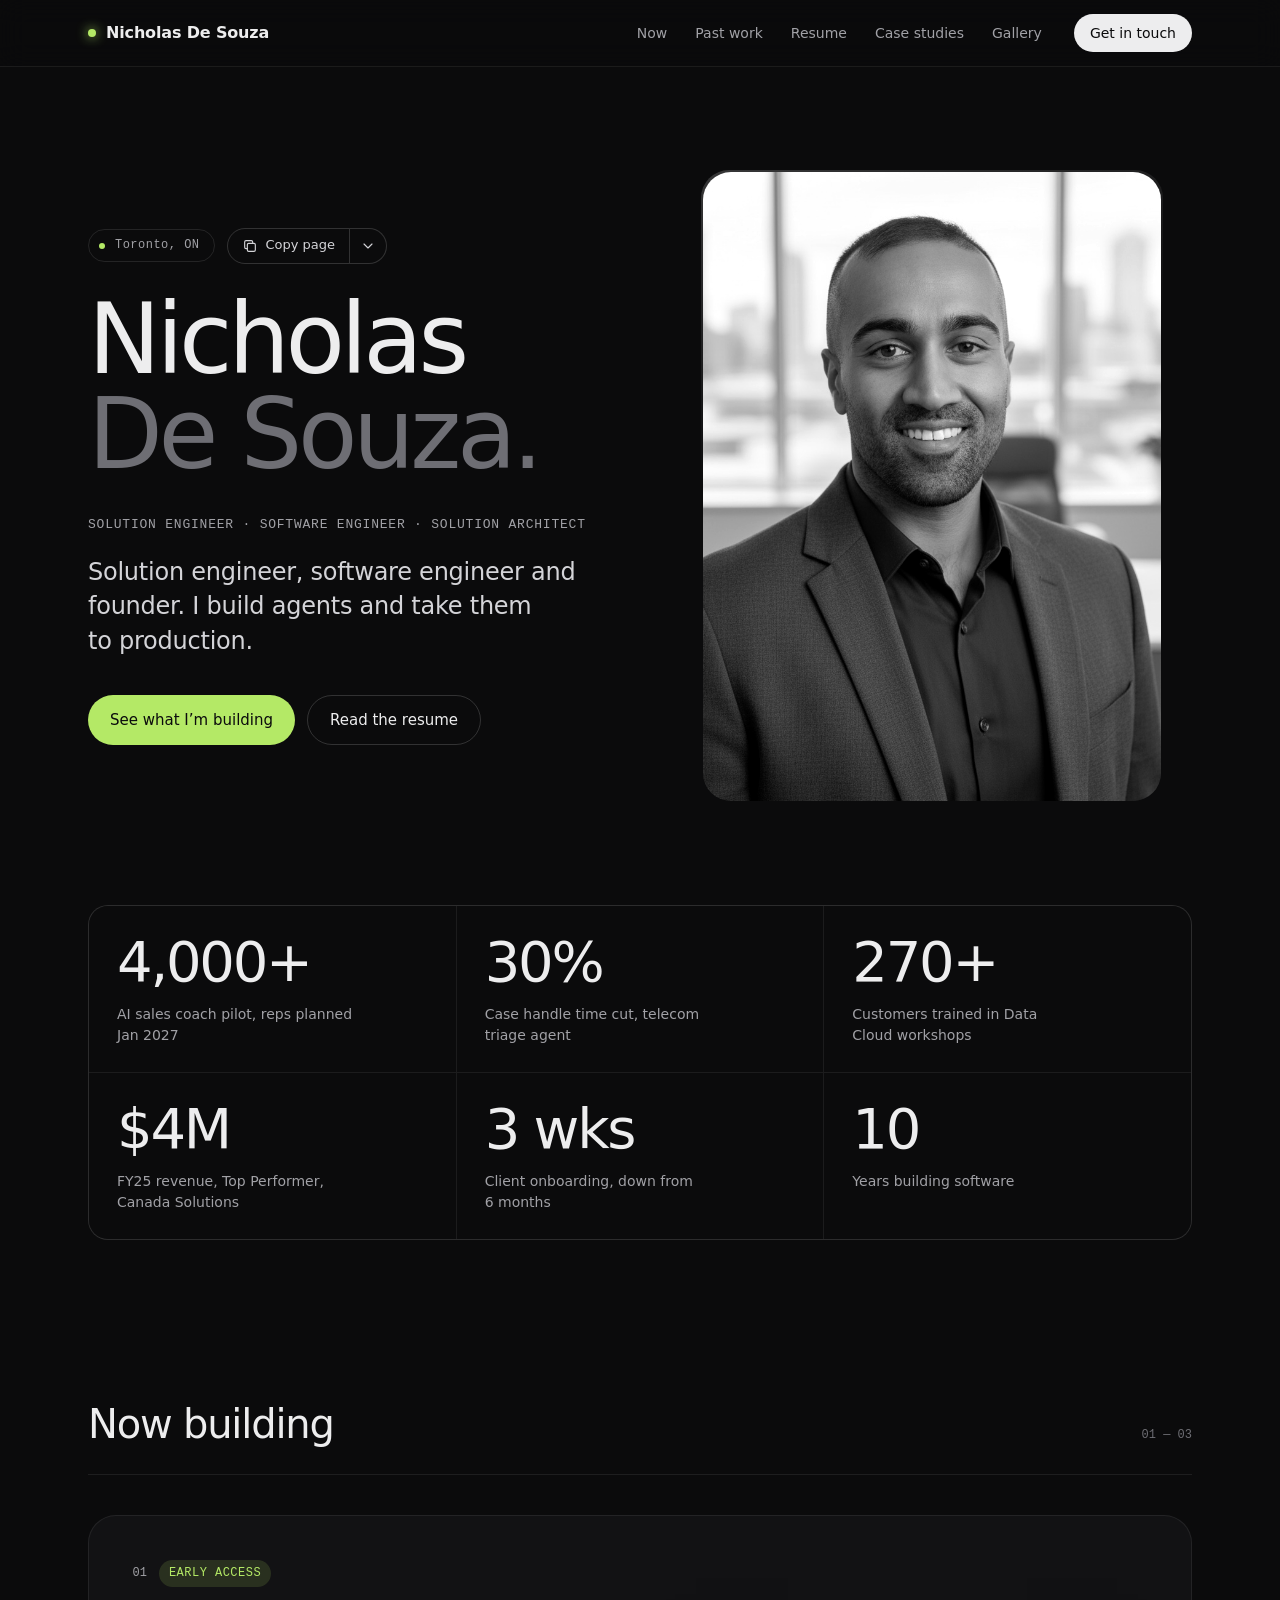
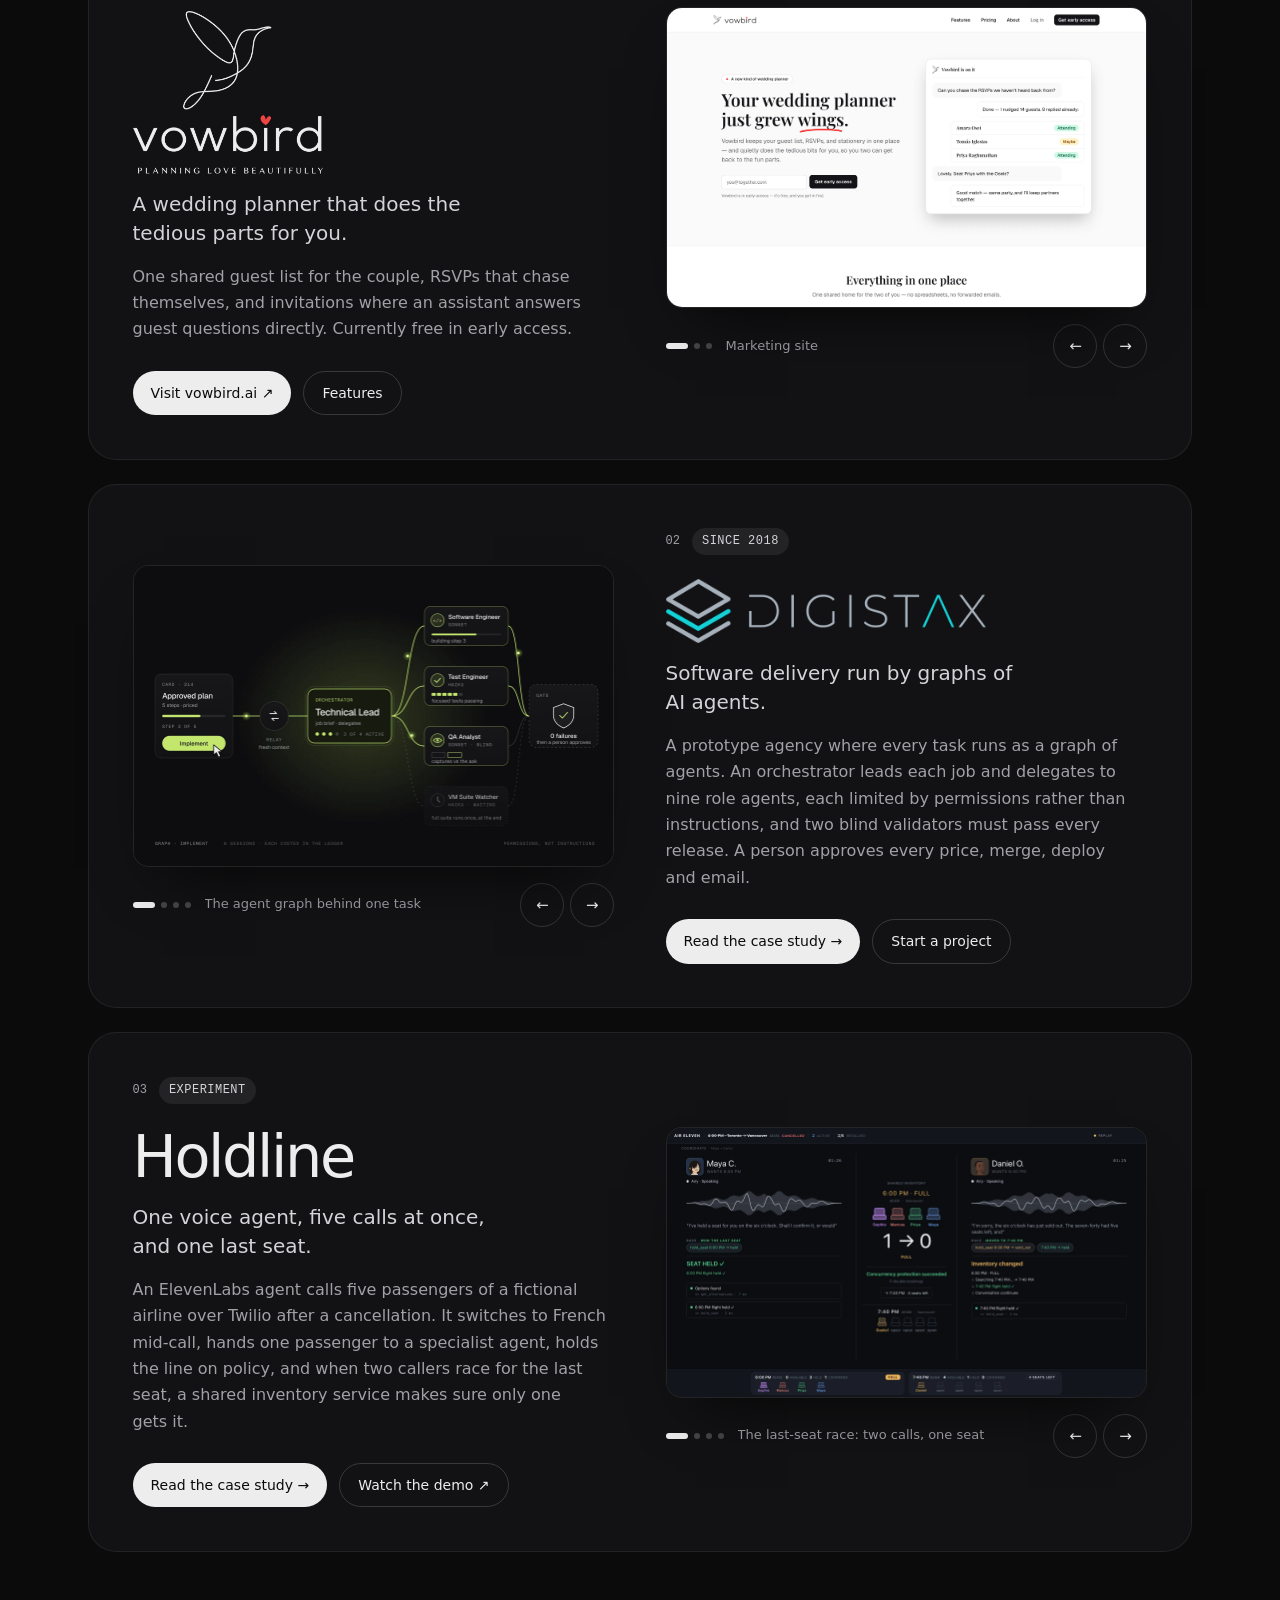
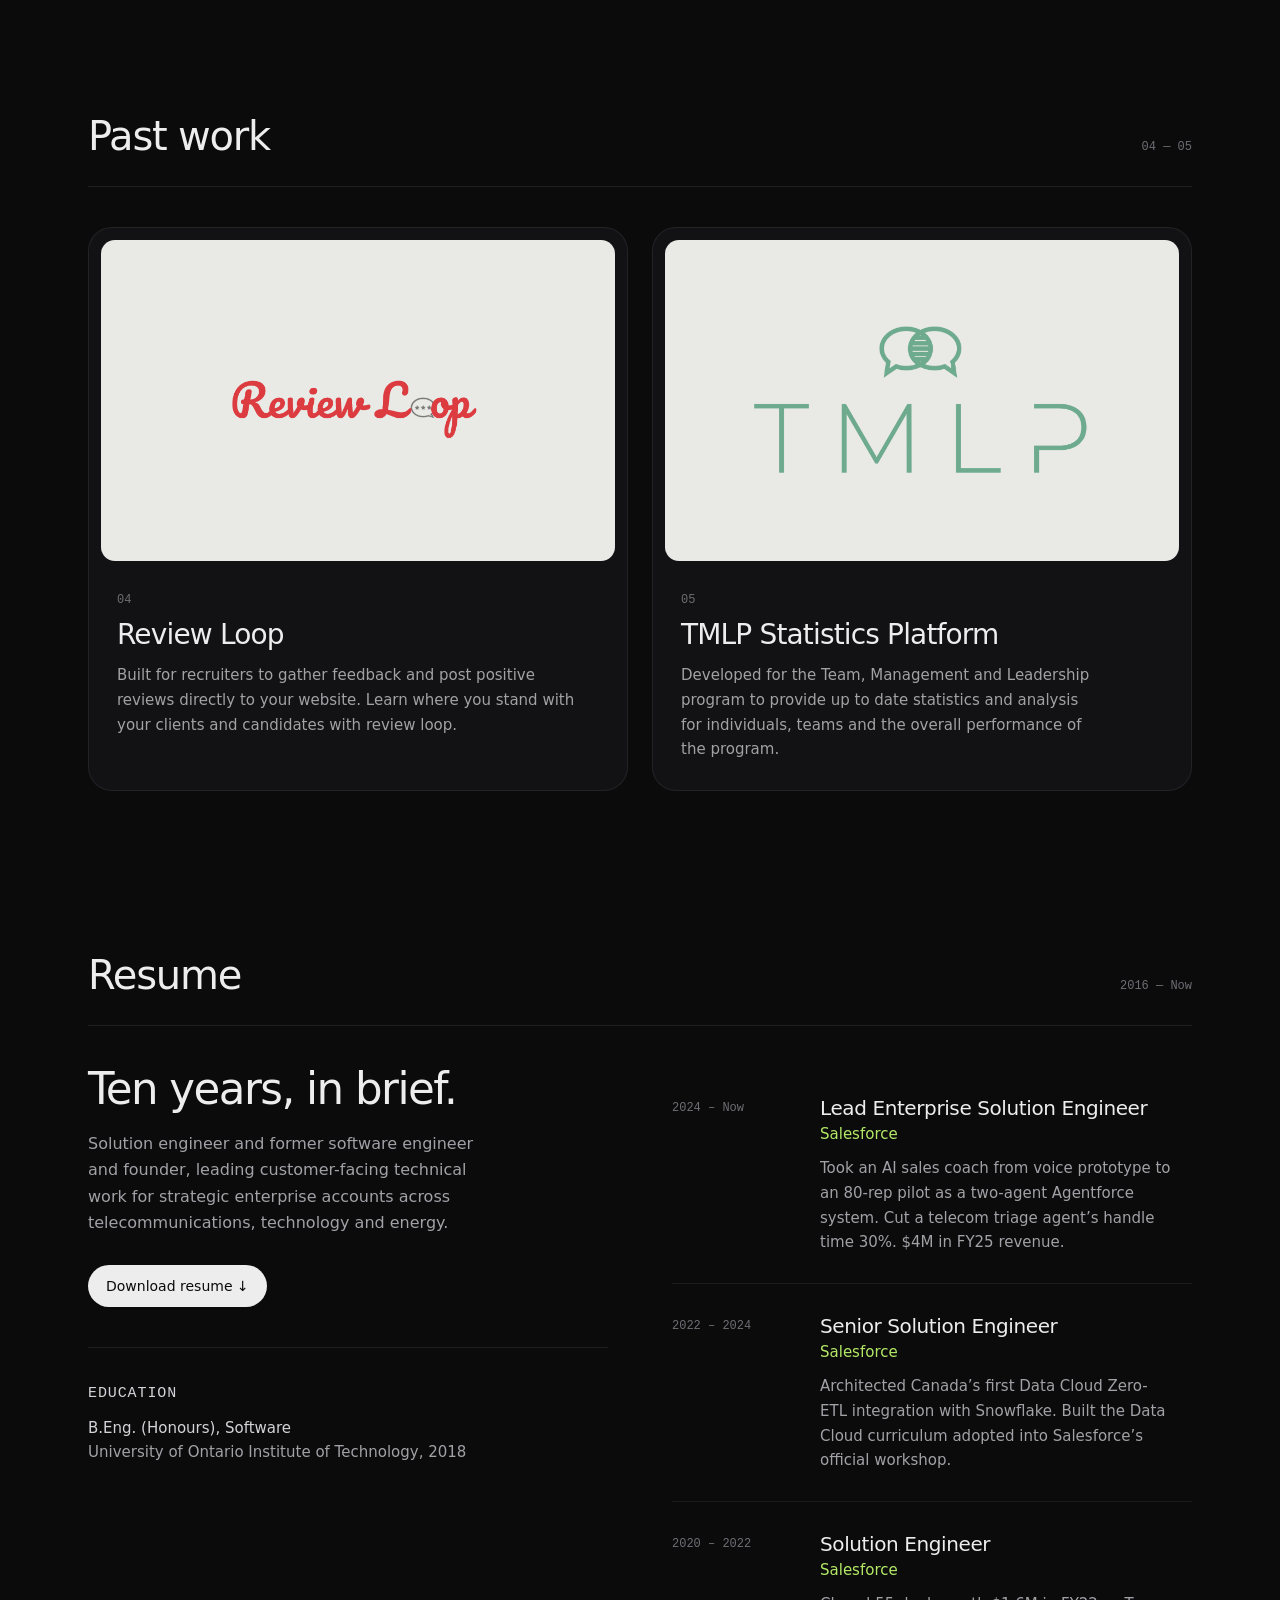
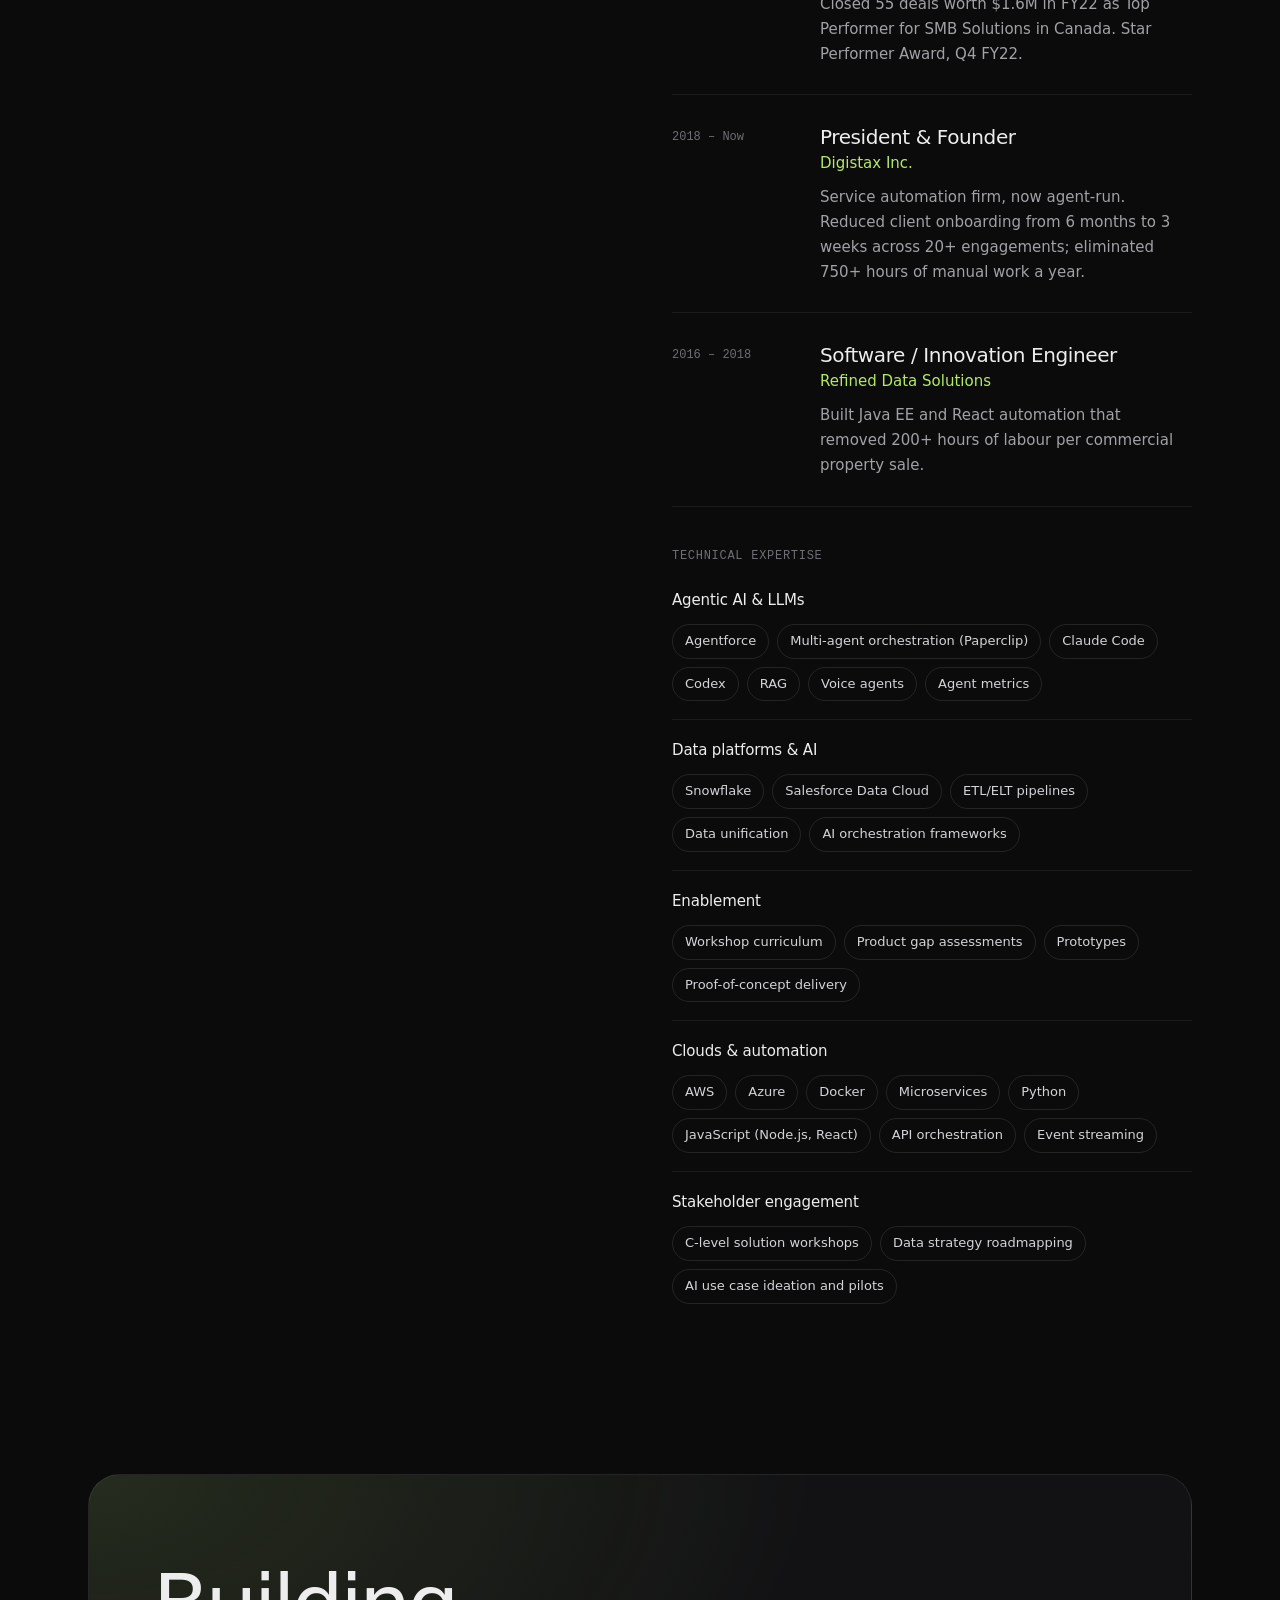
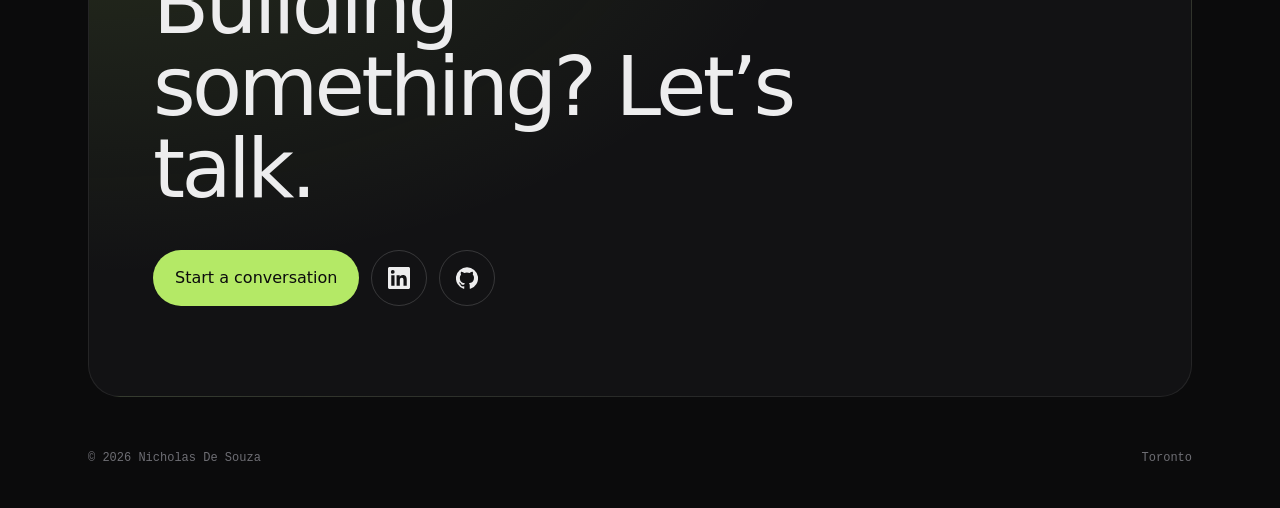
==== site/index.html @ 51d9b43d "Home: move Holdline into Now building as entry 03, after Digistax Drops the separate Experiments sec" ====
<!DOCTYPE html>
<html lang="en">
<head>
<meta charset="utf-8">
<meta name="viewport" content="width=device-width, initial-scale=1">
<meta http-equiv="Content-Security-Policy" content="default-src 'self'; script-src 'self'; style-src 'self' https://fonts.googleapis.com; font-src https://fonts.gstatic.com; img-src 'self' data:; connect-src 'self' https://formspree.io; form-action 'self' https://formspree.io; base-uri 'self'; object-src 'none'; upgrade-insecure-requests">
<meta name="referrer" content="strict-origin-when-cross-origin">
<title>Nicholas De Souza — Solution Engineer</title>
<meta name="description" content="Nicholas De Souza: Toronto solution engineer at Salesforce who builds AI agents and takes them to production. Founder of Digistax and Vowbird.ai.">
<meta name="theme-color" content="#0b0b0c">
<meta property="og:type" content="website">
<meta property="og:title" content="Nicholas De Souza">
<meta property="og:description" content="Solution engineer, software engineer and founder. I build agents and take them to production.">
<link rel="canonical" href="https://nicholasdesouza.com/">
<meta property="og:url" content="https://nicholasdesouza.com/">
<meta property="og:site_name" content="Nicholas De Souza">
<meta property="og:image" content="https://nicholasdesouza.com/assets/og/home.jpg">
<meta property="og:image:width" content="1200">
<meta property="og:image:height" content="630">
<meta name="twitter:card" content="summary_large_image">
<script type="application/ld+json">
{
  "@context": "https://schema.org",
  "@type": "Person",
  "@id": "https://nicholasdesouza.com/#person",
  "name": "Nicholas De Souza",
  "url": "https://nicholasdesouza.com/",
  "image": "https://nicholasdesouza.com/assets/portrait.jpeg",
  "jobTitle": "Lead Enterprise Solution Engineer",
  "description": "Toronto solution engineer at Salesforce who builds AI agents and takes them to production. Founder of Digistax and Vowbird.ai.",
  "worksFor": {
    "@type": "Organization",
    "name": "Salesforce"
  },
  "founder": [
    {
      "@type": "Organization",
      "name": "Digistax Inc."
    },
    {
      "@type": "Organization",
      "name": "Vowbird.ai",
      "url": "https://vowbird.ai"
    }
  ],
  "alumniOf": {
    "@type": "CollegeOrUniversity",
    "name": "University of Ontario Institute of Technology"
  },
  "address": {
    "@type": "PostalAddress",
    "addressLocality": "Toronto",
    "addressRegion": "ON",
    "addressCountry": "CA"
  },
  "knowsAbout": [
    "Agentforce",
    "Multi-agent systems",
    "LLM agents",
    "Salesforce Data Cloud",
    "Snowflake",
    "Solution engineering"
  ],
  "sameAs": [
    "https://www.linkedin.com/in/ncdesouza",
    "https://github.com/zeroamplitude"
  ]
}
</script>
<script type="application/ld+json">
{
  "@context": "https://schema.org",
  "@type": "WebSite",
  "@id": "https://nicholasdesouza.com/#website",
  "name": "Nicholas De Souza",
  "url": "https://nicholasdesouza.com/",
  "publisher": { "@id": "https://nicholasdesouza.com/#person" }
}
</script>
<link rel="icon" href="favicon.ico" sizes="32x32">
<link rel="icon" href="favicon.svg" type="image/svg+xml">
<link rel="apple-touch-icon" href="apple-touch-icon.png">
<link rel="preconnect" href="https://fonts.googleapis.com">
<link rel="preconnect" href="https://fonts.gstatic.com" crossorigin>
<link rel="stylesheet" href="https://fonts.googleapis.com/css2?family=Geist:wght@300..700&family=Geist+Mono:wght@400;500&display=swap">
<link rel="stylesheet" href="styles.css?v=dev">
<script src="main.js?v=dev" defer></script>
</head>
<body>
<nav class="nav">
  <div class="nav-inner">
    <a class="brand" href="#top"><span class="brand-dot"></span>Nicholas De Souza</a>
    <div class="nav-links">
      <a href="#now">Now</a>
      <a href="#past">Past work</a>
      <a href="#resume">Resume</a>
      <a href="case-studies.html">Case studies</a>
      <a href="gallery.html">Gallery</a>
    </div>
    <button type="button" class="btn btn-sm btn-light" data-open-form>Get in touch</button>
    <button type="button" class="menu-btn" aria-expanded="false" aria-controls="nav-menu">Menu</button>
  </div>
  <div class="nav-menu" id="nav-menu" hidden>
    <a href="#now">Now</a>
    <a href="#past">Past work</a>
    <a href="#resume">Resume</a>
    <a href="case-studies.html">Case studies</a>
    <a href="gallery.html">Gallery</a>
    <button type="button" class="btn btn-lime" data-open-form>Get in touch</button>
  </div>
</nav>

<main id="top" class="wrap">

  <section class="hero">
    <div>
      <div class="hero-meta">
        <div class="location mono"><span></span>Toronto, ON</div>
        <div class="copy-page" data-copy-page></div>
      </div>
      <h1>Nicholas<br><span>De Souza.</span></h1>
      <p class="hero-titles mono">Solution Engineer · Software Engineer · Solution Architect</p>
      <p class="hero-lede">Solution engineer, software engineer and founder. I build agents and take them to production.</p>
      <div class="btn-row">
        <a class="btn btn-md btn-lime" href="#now">See what I’m building</a>
        <a class="btn btn-md btn-outline" href="#resume">Read the resume</a>
      </div>
    </div>
    <figure class="portrait">
      <div class="portrait-frame">
        <img src="assets/portrait.jpeg" alt="Nicholas De Souza" width="745" height="1024">
      </div>
    </figure>
  </section>

  <section aria-label="Career highlights" class="section">
    <div class="stats stats-hover">
      <div class="stat"><div class="stat-num">4,000+</div><p>AI sales coach pilot, reps planned Jan 2027</p></div>
      <div class="stat"><div class="stat-num">30%</div><p>Case handle time cut, telecom triage agent</p></div>
      <div class="stat"><div class="stat-num">270+</div><p>Customers trained in Data Cloud workshops</p></div>
      <div class="stat"><div class="stat-num">$4M</div><p>FY25 revenue, Top Performer, Canada Solutions</p></div>
      <div class="stat"><div class="stat-num">3 wks</div><p>Client onboarding, down from 6 months</p></div>
      <div class="stat"><div class="stat-num">10</div><p>Years building software</p></div>
    </div>
  </section>

  <section id="now" class="section">
    <div class="sec-head">
      <h2>Now building</h2>
      <span class="mono">01 — 03</span>
    </div>

    <article class="card">
      <div>
        <div class="eyebrow mono"><span>01</span><span class="pill pill-lime">Early access</span></div>
        <h3 class="card-logo-heading"><img class="card-logo card-logo-vowbird" src="assets/logos/vowbird.png" alt="Vowbird.ai" width="720" height="616"></h3>
        <p class="card-lede">A wedding planner that does the tedious parts for you.</p>
        <p class="card-body">One shared guest list for the couple, RSVPs that chase themselves, and invitations where an assistant answers guest questions directly. Currently free in early access.</p>
        <div class="btn-row">
          <a class="btn btn-light" href="https://vowbird.ai" target="_blank" rel="noopener">Visit vowbird.ai ↗</a>
          <a class="btn btn-outline" href="https://vowbird.ai/features" target="_blank" rel="noopener">Features</a>
        </div>
      </div>
      <figure class="carousel" data-carousel aria-roledescription="carousel" aria-label="Vowbird.ai screenshots">
        <div class="shot">
          <div class="carousel-track">
            <img src="assets/vowbird/home.webp" alt="Marketing site">
            <img src="assets/vowbird/dashboard.webp" alt="Couple’s dashboard" loading="lazy">
            <img src="assets/vowbird/invitation.webp" alt="The invitation, as a guest sees it" loading="lazy">
          </div>
        </div>
        <figcaption class="carousel-bar">
          <div class="carousel-info">
            <div class="carousel-dots"></div>
            <span class="carousel-caption" aria-live="polite"></span>
          </div>
          <div class="carousel-nav">
            <button type="button" class="icon-btn" data-prev aria-label="Previous image">←</button>
            <button type="button" class="icon-btn" data-next aria-label="Next image">→</button>
          </div>
        </figcaption>
      </figure>
    </article>

    <article class="card card-flip">
      <div>
        <div class="eyebrow mono"><span>02</span><span class="pill">Since 2018</span></div>
        <h3 class="card-logo-heading"><img class="card-logo card-logo-digistax" src="assets/logos/digistax.png" alt="Digistax" width="746" height="148"></h3>
        <p class="card-lede">Software delivery run by graphs of AI agents.</p>
        <p class="card-body">A prototype agency where every task runs as a graph of agents. An orchestrator leads each job and delegates to nine role agents, each limited by permissions rather than instructions, and two blind validators must pass every release. A person approves every price, merge, deploy and email.</p>
        <div class="btn-row">
          <a class="btn btn-light" href="case-study.html">Read the case study →</a>
          <a class="btn btn-outline" href="#contact">Start a project</a>
        </div>
      </div>
      <figure class="carousel" data-carousel aria-roledescription="carousel" aria-label="Digistax screenshots">
        <div class="shot">
          <div class="carousel-track">
            <img src="assets/digistax/agent-graph.webp" alt="The agent graph behind one task" loading="lazy">
            <img src="assets/digistax/floor.webp" alt="Agents floor: where every agent is right now" loading="lazy">
            <img src="assets/digistax/work-release.webp" alt="Work, grouped by release" loading="lazy">
            <img src="assets/digistax/tasks.webp" alt="Tasks, from new to released" loading="lazy">
          </div>
        </div>
        <figcaption class="carousel-bar">
          <div class="carousel-info">
            <div class="carousel-dots"></div>
            <span class="carousel-caption" aria-live="polite"></span>
          </div>
          <div class="carousel-nav">
            <button type="button" class="icon-btn" data-prev aria-label="Previous image">←</button>
            <button type="button" class="icon-btn" data-next aria-label="Next image">→</button>
          </div>
        </figcaption>
      </figure>
    </article>

    <article class="card">
      <div>
        <div class="eyebrow mono"><span>03</span><span class="pill">Experiment</span></div>
        <h3>Holdline</h3>
        <p class="card-lede">One voice agent, five calls at once, and one last seat.</p>
        <p class="card-body">An ElevenLabs agent calls five passengers of a fictional airline over Twilio after a cancellation. It switches to French mid-call, hands one passenger to a specialist agent, holds the line on policy, and when two callers race for the last seat, a shared inventory service makes sure only one gets it.</p>
        <div class="btn-row">
          <a class="btn btn-light" href="holdline.html">Read the case study →</a>
          <a class="btn btn-outline" href="https://www.loom.com/share/b652ece7f2434416b4665fcfdf4347d7" target="_blank" rel="noopener">Watch the demo ↗</a>
        </div>
      </div>
      <figure class="carousel" data-carousel aria-roledescription="carousel" aria-label="Holdline screenshots">
        <div class="shot shot-169">
          <div class="carousel-track">
            <img src="assets/holdline/race.webp" alt="The last-seat race: two calls, one seat" loading="lazy">
            <img src="assets/holdline/outreach.webp" alt="One cancellation, five outbound calls" loading="lazy">
            <img src="assets/holdline/priya-handoff.webp" alt="Handoff to the Accessibility Agent" loading="lazy">
            <img src="assets/holdline/results.webp" alt="Five calls, five outcomes" loading="lazy">
          </div>
        </div>
        <figcaption class="carousel-bar">
          <div class="carousel-info">
            <div class="carousel-dots"></div>
            <span class="carousel-caption" aria-live="polite"></span>
          </div>
          <div class="carousel-nav">
            <button type="button" class="icon-btn" data-prev aria-label="Previous image">←</button>
            <button type="button" class="icon-btn" data-next aria-label="Next image">→</button>
          </div>
        </figcaption>
      </figure>
    </article>
  </section>

  <section id="past" class="section">
    <div class="sec-head">
      <h2>Past work</h2>
      <span class="mono">04 — 05</span>
    </div>
    <div class="past-grid">
      <article class="past">
        <div class="past-logo"><img src="assets/past/reviewloop-logo.png" alt="Review Loop logo" loading="lazy"></div>
        <div class="past-text">
          <span class="mono">04</span>
          <h3>Review Loop</h3>
          <p>Built for recruiters to gather feedback and post positive reviews directly to your website. Learn where you stand with your clients and candidates with review loop.</p>
        </div>
      </article>
      <article class="past">
        <div class="past-logo"><img src="assets/past/tmlp-logo.png" alt="TMLP Statistics Platform logo" loading="lazy"></div>
        <div class="past-text">
          <span class="mono">05</span>
          <h3>TMLP Statistics Platform</h3>
          <p>Developed for the Team, Management and Leadership program to provide up to date statistics and analysis for individuals, teams and the overall performance of the program.</p>
        </div>
      </article>
    </div>
  </section>

  <section id="resume" class="section">
    <div class="sec-head">
      <h2>Resume</h2>
      <span class="mono">2016 — Now</span>
    </div>
    <div class="resume">
      <div class="resume-aside">
        <h3>Ten years, in brief.</h3>
        <p>Solution engineer and former software engineer and founder, leading customer-facing technical work for strategic enterprise accounts across telecommunications, technology and energy.</p>
        <a class="btn btn-light" href="assets/Nicholas-De-Souza-Resume.pdf" rel="nofollow" download="Nicholas De Souza - Resume.pdf">Download resume ↓</a>
        <div class="education">
          <div class="mono caps">Education</div>
          <div>B.Eng. (Honours), Software<br><span>University of Ontario Institute of Technology, 2018</span></div>
        </div>
      </div>
      <div>
        <div class="role">
          <span class="mono">2024 – Now</span>
          <div>
            <div class="role-title">Lead Enterprise Solution Engineer</div>
            <div class="role-org">Salesforce</div>
            <p>Took an AI sales coach from voice prototype to an 80-rep pilot as a two-agent Agentforce system. Cut a telecom triage agent’s handle time 30%. $4M in FY25 revenue.</p>
          </div>
        </div>
        <div class="role">
          <span class="mono">2022 – 2024</span>
          <div>
            <div class="role-title">Senior Solution Engineer</div>
            <div class="role-org">Salesforce</div>
            <p>Architected Canada’s first Data Cloud Zero-ETL integration with Snowflake. Built the Data Cloud curriculum adopted into Salesforce’s official workshop.</p>
          </div>
        </div>
        <div class="role">
          <span class="mono">2020 – 2022</span>
          <div>
            <div class="role-title">Solution Engineer</div>
            <div class="role-org">Salesforce</div>
            <p>Closed 55 deals worth $1.6M in FY22 as Top Performer for SMB Solutions in Canada. Star Performer Award, Q4 FY22.</p>
          </div>
        </div>
        <div class="role">
          <span class="mono">2018 – Now</span>
          <div>
            <div class="role-title">President &amp; Founder</div>
            <div class="role-org">Digistax Inc.</div>
            <p>Service automation firm, now agent-run. Reduced client onboarding from 6 months to 3 weeks across 20+ engagements; eliminated 750+ hours of manual work a year.</p>
          </div>
        </div>
        <div class="role">
          <span class="mono">2016 – 2018</span>
          <div>
            <div class="role-title">Software / Innovation Engineer</div>
            <div class="role-org">Refined Data Solutions</div>
            <p>Built Java EE and React automation that removed 200+ hours of labour per commercial property sale.</p>
          </div>
        </div>
        <div class="expertise">
          <h4 class="mono caps">Technical expertise</h4>
          <div class="expertise-group">
            <div class="expertise-label">Agentic AI &amp; LLMs</div>
            <div class="skills"><span>Agentforce</span><span>Multi-agent orchestration (Paperclip)</span><span>Claude Code</span><span>Codex</span><span>RAG</span><span>Voice agents</span><span>Agent metrics</span></div>
          </div>
          <div class="expertise-group">
            <div class="expertise-label">Data platforms &amp; AI</div>
            <div class="skills"><span>Snowflake</span><span>Salesforce Data Cloud</span><span>ETL/ELT pipelines</span><span>Data unification</span><span>AI orchestration frameworks</span></div>
          </div>
          <div class="expertise-group">
            <div class="expertise-label">Enablement</div>
            <div class="skills"><span>Workshop curriculum</span><span>Product gap assessments</span><span>Prototypes</span><span>Proof-of-concept delivery</span></div>
          </div>
          <div class="expertise-group">
            <div class="expertise-label">Clouds &amp; automation</div>
            <div class="skills"><span>AWS</span><span>Azure</span><span>Docker</span><span>Microservices</span><span>Python</span><span>JavaScript (Node.js, React)</span><span>API orchestration</span><span>Event streaming</span></div>
          </div>
          <div class="expertise-group">
            <div class="expertise-label">Stakeholder engagement</div>
            <div class="skills"><span>C-level solution workshops</span><span>Data strategy roadmapping</span><span>AI use case ideation and pilots</span></div>
          </div>
        </div>
      </div>
    </div>
  </section>

  <section id="contact" class="contact">
    <h2>Building something? Let’s talk.</h2>
    <div class="btn-row">
      <button type="button" class="btn btn-lg btn-lime" data-open-form>Start a conversation</button>
      <div class="btn-row">
        <a class="btn btn-outline btn-icon" href="https://linkedin.com/in/ncdesouza" target="_blank" rel="noopener me" aria-label="LinkedIn (opens in a new tab)" title="LinkedIn">
          <svg viewBox="0 0 24 24" aria-hidden="true"><path d="M20.45 20.45h-3.56v-5.57c0-1.33-.02-3.04-1.85-3.04-1.85 0-2.14 1.45-2.14 2.94v5.67H9.35V9h3.41v1.56h.05c.48-.9 1.64-1.85 3.37-1.85 3.6 0 4.27 2.37 4.27 5.46v6.28zM5.34 7.43a2.07 2.07 0 1 1 0-4.13 2.07 2.07 0 0 1 0 4.13zM7.12 20.45H3.56V9h3.56v11.45zM22.22 0H1.77C.79 0 0 .77 0 1.73v20.54C0 23.23.79 24 1.77 24h20.45c.98 0 1.78-.77 1.78-1.73V1.73C24 .77 23.2 0 22.22 0z"/></svg>
        </a>
        <a class="btn btn-outline btn-icon" href="https://github.com/zeroamplitude" target="_blank" rel="noopener me" aria-label="GitHub (opens in a new tab)" title="GitHub">
          <svg viewBox="0 0 24 24" aria-hidden="true"><path d="M12 .3a12 12 0 0 0-3.8 23.4c.6.1.8-.3.8-.6v-2c-3.3.7-4-1.6-4-1.6-.6-1.4-1.4-1.8-1.4-1.8-1-.7.1-.7.1-.7 1.2.1 1.8 1.2 1.8 1.2 1 1.8 2.8 1.3 3.5 1 .1-.8.4-1.3.7-1.6-2.7-.3-5.5-1.3-5.5-6 0-1.2.5-2.3 1.3-3.1-.2-.4-.6-1.6 0-3.2 0 0 1-.3 3.4 1.2a11.5 11.5 0 0 1 6 0c2.3-1.5 3.3-1.2 3.3-1.2.6 1.6.2 2.8.1 3.2.8.8 1.3 1.9 1.3 3.2 0 4.6-2.8 5.6-5.5 5.9.5.4.9 1.1.9 2.2v3.3c0 .3.2.7.8.6A12 12 0 0 0 12 .3"/></svg>
        </a>
      </div>
    </div>
  </section>

  <footer class="footer mono">
    <span>© 2026 Nicholas De Souza</span><span>Toronto</span>
  </footer>
</main>
</body>
</html>
---- site/styles.css ----
:root {
  --bg: #0b0b0c;
  --panel: #121214;
  --panel-hover: #111113;
  --fg: #ededee;
  --soft: #d4d4d8;
  --muted: #a1a1a6;
  --dim: #6e6e74;
  --lime: oklch(0.87 0.17 128);
  --line: rgba(255, 255, 255, .07);
  --line-2: rgba(255, 255, 255, .08);
  --edge: rgba(255, 255, 255, .16);
  --pad-x: clamp(20px, 4vw, 48px);
  --section-gap: clamp(96px, 12vw, 152px);
  color-scheme: dark;
}

/* The case study uses brighter greys for legibility. */
.page-case {
  --muted: #bdbdc2;
  --dim: #9c9ca2;
}

*, *::before, *::after { box-sizing: border-box; }
html { scroll-behavior: smooth; }
body {
  margin: 0;
  min-height: 100vh;
  background: var(--bg);
  color: var(--fg);
  font-family: 'Geist', system-ui, sans-serif;
  font-size: 16px;
  line-height: 1.6;
  text-wrap: pretty;
  -webkit-font-smoothing: antialiased;
}
a { color: var(--fg); text-decoration: none; }
a:hover { color: var(--lime); }
::selection { background: var(--lime); color: var(--bg); }
img { display: block; }
h1, h2, h3 { font-weight: 500; margin: 0; }
p { margin: 0; }
figure { margin: 0; }
button { font-family: inherit; }
:focus-visible { outline: 2px solid var(--lime); outline-offset: 2px; }

.mono { font-family: 'Geist Mono', monospace; font-size: 12px; }
.wrap { max-width: 1200px; margin: 0 auto; padding: 0 var(--pad-x); }
.section { padding: 0 0 var(--section-gap); scroll-margin-top: 80px; }
/* The brand link jumps to <main id="top">, which starts below the sticky nav; the
   margin makes that jump scroll to the very top so the nav doesn't cover the hero. */
#top { scroll-margin-top: 200px; }

/* ---------- Nav ---------- */
.nav {
  position: sticky; top: 0; z-index: 10;
  backdrop-filter: blur(14px); -webkit-backdrop-filter: blur(14px);
  background: rgba(11, 11, 12, .72);
  border-bottom: 1px solid var(--line);
}
.nav-inner {
  max-width: 1200px; margin: 0 auto; padding: 14px var(--pad-x);
  display: flex; align-items: center; flex-wrap: wrap;
  gap: clamp(16px, 3vw, 32px);
}
.brand {
  font-weight: 600; letter-spacing: -0.01em;
  display: flex; align-items: center; gap: 10px; margin-right: auto;
}
.brand-dot {
  width: 8px; height: 8px; border-radius: 50%;
  background: var(--lime); box-shadow: 0 0 12px var(--lime);
}
.nav-links { display: flex; flex-wrap: wrap; gap: clamp(14px, 2.4vw, 28px); font-size: 14px; }
.nav-links a { color: var(--muted); }
.nav-links a:hover, .nav-links a[aria-current] { color: var(--fg); }
.menu-btn {
  display: none; font-family: inherit; font-size: 14px; font-weight: 500;
  height: 44px; padding: 0 18px; border-radius: 999px;
  border: 1px solid var(--edge); background: transparent; color: var(--fg); cursor: pointer;
}
.nav-menu {
  display: none; padding: 8px 20px 24px; flex-direction: column;
  border-top: 1px solid var(--line);
}
.nav-menu a {
  font-size: 22px; letter-spacing: -0.02em; padding: 14px 0; border-bottom: 1px solid var(--line);
}
.nav-menu .btn { margin-top: 20px; height: 48px; font-size: 16px; justify-content: center; }
@media (max-width: 759px) {
  .nav-links, .nav-inner > [data-open-form] { display: none; }
  .menu-btn { display: block; }
  .nav-menu:not([hidden]) { display: flex; }
}

/* ---------- Buttons ---------- */
.btn {
  display: inline-flex; align-items: center;
  font-family: inherit; font-size: 14px; font-weight: 500; line-height: 1.6;
  padding: 10px 18px; border-radius: 999px; border: 0; cursor: pointer;
}
.btn-sm { padding: 8px 16px; }
.btn-md { font-size: 15px; padding: 12px 22px; }
.btn-lg { font-size: 16px; padding: 14px 22px; }
.btn-light { background: var(--fg); color: var(--bg); }
.btn-light:hover { background: var(--lime); color: var(--bg); }
.btn-lime { background: var(--lime); color: var(--bg); }
.btn-lime:hover { background: var(--fg); color: var(--bg); }
.btn-outline { background: transparent; border: 1px solid var(--edge); color: var(--fg); }
.btn-outline:hover { background: rgba(255, 255, 255, .06); color: var(--fg); }
.btn-row { display: flex; flex-wrap: wrap; gap: 12px; }

.icon-btn {
  flex: none; width: 36px; height: 36px; border-radius: 50%;
  border: 1px solid rgba(255, 255, 255, .14); background: transparent;
  color: var(--fg); cursor: pointer; font-size: 15px;
}
.icon-btn:hover { background: rgba(255, 255, 255, .08); }

/* ---------- Pills / labels ---------- */
.pill {
  padding: 4px 10px; border-radius: 999px;
  letter-spacing: 0.04em; text-transform: uppercase;
  background: rgba(255, 255, 255, .07); color: var(--soft);
}
.pill-lime { background: oklch(0.87 0.17 128 / .14); color: var(--lime); }
.eyebrow { display: flex; align-items: center; gap: 12px; color: var(--muted); }
.caps { letter-spacing: 0.06em; text-transform: uppercase; color: var(--dim); }

/* ---------- Section headings ---------- */
.sec-head {
  display: flex; align-items: baseline; justify-content: space-between; gap: 16px;
  border-bottom: 1px solid var(--line-2); padding-bottom: 18px; margin-bottom: 40px;
}
.sec-head h2 { font-size: clamp(28px, 3.2vw, 40px); letter-spacing: -0.03em; }
.sec-head .mono { color: var(--dim); }

/* ---------- Hero ---------- */
.hero {
  min-height: calc(100vh - 62px);
  padding: clamp(32px, 4vw, 48px) 0;
  display: grid;
  grid-template-columns: repeat(auto-fit, minmax(min(100%, 440px), 1fr));
  gap: 56px clamp(32px, 5vw, 80px);
  align-items: center; align-content: center;
}
.location {
  display: inline-flex; align-items: center; gap: 10px;
  padding: 6px 14px 6px 10px; border: 1px solid rgba(255, 255, 255, .1); border-radius: 999px;
  letter-spacing: 0.04em; color: var(--muted);
}
.location span { width: 6px; height: 6px; border-radius: 50%; background: var(--lime); }
.hero h1 {
  font-size: clamp(48px, 7.6vw, 104px); line-height: 0.98; letter-spacing: -0.045em; margin-top: 28px;
}
.hero h1 span { color: var(--dim); }
.hero-titles {
  font-size: 13px; letter-spacing: 0.06em; line-height: 1.7; text-transform: uppercase; color: var(--muted); margin-top: 32px;
}
.hero-lede {
  font-size: clamp(20px, 2vw, 24px); line-height: 1.45; letter-spacing: -0.01em;
  max-width: 32ch; margin-top: 18px; color: var(--soft);
}
.hero .btn-row { margin-top: 36px; }
.portrait { justify-self: center; width: 100%; max-width: 460px; position: relative; }
.portrait::before {
  content: ""; position: absolute; inset: -1px; border-radius: 28px;
  background: linear-gradient(160deg, rgba(255, 255, 255, .18), rgba(255, 255, 255, 0) 40%);
}
.portrait-frame {
  position: relative; aspect-ratio: 745 / 1024; border-radius: 28px; overflow: hidden;
  background: #141416; margin: 1px;
}
.portrait-frame img { width: 100%; height: 100%; object-fit: cover; filter: grayscale(1) contrast(1.05); }

/* ---------- Stat grid ---------- */
.stats {
  display: grid; gap: 1px;
  grid-template-columns: repeat(auto-fit, minmax(min(50% - 1px, 300px), 1fr));
  background: var(--line); border: 1px solid var(--line); border-radius: 20px; overflow: hidden;
}
.stats-3 { grid-template-columns: repeat(auto-fit, minmax(min(100%, 260px), 1fr)); }
.stat { background: var(--bg); padding: clamp(18px, 4vw, 28px) clamp(16px, 4vw, 28px) clamp(18px, 4vw, 26px); min-width: 0; }
.stats-hover .stat:hover { background: var(--panel-hover); }
.stat-num {
  font-weight: 500; font-size: clamp(32px, 4.4vw, 56px); line-height: 1; letter-spacing: -0.04em;
  font-feature-settings: 'tnum' 1;
}
.stats-3 .stat-num { font-size: clamp(40px, 4.4vw, 56px); }
.stat p { font-size: 14px; line-height: 1.5; color: var(--muted); margin-top: 14px; max-width: 30ch; }
.stats-3 .stat { padding: 28px; }
.stats-3 .stat p { font-size: 15px; max-width: none; }

/* ---------- Project cards ---------- */
.card {
  background: var(--panel); border: 1px solid var(--line); border-radius: 28px;
  padding: clamp(24px, 3.4vw, 44px);
  display: grid; grid-template-columns: repeat(auto-fit, minmax(min(100%, 380px), 1fr));
  gap: clamp(28px, 5vw, 40px) clamp(28px, 4vw, 64px); align-items: center;
}
.card + .card { margin-top: 24px; }
/* Image on the left when side by side, but text first when the card stacks on phones:
   right-to-left column order only affects the two-column layout. */
.card-flip { direction: rtl; }
.card-flip > * { direction: ltr; }
.card h3 { font-size: clamp(40px, 4.6vw, 60px); line-height: 1; letter-spacing: -0.04em; margin-top: 24px; }
/* Logos stand in for the project name headings; sized by width so they scale down on phones. */
.card .card-logo-heading { line-height: 0; }
.card-logo { display: block; max-width: 100%; height: auto; }
.card-logo-vowbird { width: clamp(150px, 16vw, 190px); }
.card-logo-digistax { width: clamp(230px, 26vw, 320px); }
.card-lede { font-size: clamp(18px, 2vw, 20px); line-height: 1.45; margin-top: 16px; max-width: 30ch; color: var(--soft); }
.card-body { font-size: 16px; line-height: 1.65; margin-top: 16px; max-width: 50ch; color: var(--muted); }
.card .btn-row { margin-top: 28px; }

.shot {
  aspect-ratio: 16 / 10; overflow: hidden; position: relative; border-radius: 16px;
  border: 1px solid rgba(255, 255, 255, .1); background: var(--bg);
  box-shadow: 0 30px 60px -30px rgba(0, 0, 0, .8);
}
.shot img { width: 100%; height: 100%; object-fit: cover; object-position: top left; }

/* ---------- Carousel ---------- */
.carousel { min-width: 0; }
.carousel-track { display: flex; height: 100%; transition: transform 700ms cubic-bezier(.2, .7, .2, 1); }
.carousel-track img { flex: 0 0 100%; }
.carousel-bar { display: flex; align-items: center; justify-content: space-between; gap: 16px; margin-top: 16px; }
.carousel-info { display: flex; align-items: center; gap: 14px; min-width: 0; }
.carousel-dots { display: flex; gap: 6px; flex: none; }
.carousel-dots button {
  width: 6px; height: 6px; padding: 0; border: 0; border-radius: 999px;
  background: rgba(255, 255, 255, .22); cursor: pointer; transition: all 300ms;
}
.carousel-dots button[aria-current="true"] { width: 22px; background: var(--fg); }
.carousel-caption { font-size: 13px; color: var(--muted); white-space: nowrap; overflow: hidden; text-overflow: ellipsis; }
.carousel-nav { display: flex; gap: 6px; flex: none; }
.carousel-nav .icon-btn { width: 44px; height: 44px; }

/* ---------- Past work ---------- */
.past-grid { display: grid; grid-template-columns: repeat(auto-fit, minmax(min(100%, 340px), 1fr)); gap: 24px; }
.past {
  background: var(--panel); border: 1px solid var(--line); border-radius: 24px;
  padding: 12px 12px 28px; transition: border-color 300ms;
}
.past:hover { border-color: rgba(255, 255, 255, .18); }
.past-logo {
  aspect-ratio: 16 / 10; border-radius: 14px; overflow: hidden; background: #e9e9e6;
  display: grid; place-items: center; padding: 12% 16%;
}
.past-logo img { max-width: 100%; max-height: 100%; object-fit: contain; mix-blend-mode: multiply; }
.past-text { padding: 24px 16px 0; }
.past-text .mono { color: var(--dim); }
.past h3 { font-size: 28px; line-height: 1.15; letter-spacing: -0.03em; margin-top: 8px; }
.past p { font-size: 15px; line-height: 1.65; margin-top: 12px; max-width: 48ch; color: var(--muted); }

/* ---------- Resume ---------- */
.resume {
  display: grid; grid-template-columns: repeat(auto-fit, minmax(min(100%, 300px), 1fr));
  gap: 48px clamp(32px, 5vw, 80px); align-items: start;
}
.resume-aside { position: sticky; top: 96px; }
@media (max-width: 759px) { .resume-aside { position: static; } }
.resume-aside h3 { font-size: clamp(30px, 3.4vw, 44px); line-height: 1.08; letter-spacing: -0.035em; max-width: 14ch; }
.resume-aside > p { font-size: 16px; line-height: 1.65; margin-top: 18px; max-width: 40ch; color: var(--muted); }
.resume-aside .btn { margin-top: 28px; }
.education { margin-top: 40px; padding-top: 24px; border-top: 1px solid var(--line-2); }
.education div { font-size: 15px; line-height: 1.6; margin-top: 10px; color: var(--soft); }
.education div span { color: var(--muted); }
.role {
  display: flex; flex-wrap: wrap;
  gap: 4px 28px; padding: 28px 0; border-bottom: 1px solid var(--line);
}
.role > .mono { flex: 0 0 120px; line-height: 28px; color: var(--dim); }
.role > div { flex: 1 1 280px; min-width: 0; }
.role-title { font-weight: 500; font-size: 20px; line-height: 28px; letter-spacing: -0.02em; }
.role-org { font-size: 15px; line-height: 24px; color: var(--lime); }
.role p { font-size: 15px; line-height: 1.65; margin-top: 10px; max-width: 56ch; color: var(--muted); }
.skills { display: flex; flex-wrap: wrap; gap: 8px; }
.expertise { margin-top: 40px; }
.expertise h4 { font-weight: 400; margin: 0 0 4px; }
.expertise-group { padding: 18px 0; border-bottom: 1px solid var(--line); }
.expertise-group:last-child { border-bottom: 0; }
.expertise-label { font-size: 15px; font-weight: 500; letter-spacing: -0.01em; margin-bottom: 12px; }
.skills span { font-size: 13px; padding: 6px 12px; border-radius: 999px; border: 1px solid rgba(255, 255, 255, .1); color: var(--soft); }

/* ---------- Contact band ---------- */
.contact {
  scroll-margin-top: 80px; margin-bottom: 24px; border-radius: 32px; border: 1px solid var(--line-2);
  background: radial-gradient(120% 140% at 0% 0%, oklch(0.87 0.17 128 / .12), transparent 55%), var(--panel);
  padding: clamp(36px, 7vw, 96px) clamp(22px, 5vw, 72px);
}
.contact h2 { font-size: clamp(40px, 6.4vw, 88px); line-height: 1; letter-spacing: -0.045em; max-width: 13ch; }
.contact .btn-row { margin-top: 40px; }
.contact .btn-outline { overflow-wrap: anywhere; }
/* Circular icon buttons for profile links (.btn is fully rounded), the same height as .btn-lg. */
.btn-row .btn-row { margin-top: 0; }
.btn-icon { width: 56px; height: 56px; padding: 0; justify-content: center; }
.btn-icon svg { width: 22px; height: 22px; fill: currentColor; }

/* ---------- Footer ---------- */
.footer {
  display: flex; justify-content: space-between; flex-wrap: wrap; gap: 12px;
  padding: 28px 0 40px; color: var(--dim);
}
.footer-rule { border-top: 1px solid var(--line); }

/* ---------- Overlays (form + lightbox) ---------- */
.overlay {
  position: fixed; inset: 0; z-index: 100;
  background: rgba(6, 6, 7, .8); backdrop-filter: blur(8px); -webkit-backdrop-filter: blur(8px);
  display: grid; place-items: center; padding: 20px; overflow-y: auto;
}
.overlay[hidden] { display: none; }
.modal {
  width: 100%; max-width: 520px; background: var(--panel);
  border: 1px solid rgba(255, 255, 255, .1); border-radius: 24px; padding: clamp(24px, 4vw, 36px);
  box-shadow: 0 40px 80px -20px rgba(0, 0, 0, .8);
  display: flex; flex-direction: column; gap: 18px;
}
.modal-head { display: flex; justify-content: space-between; align-items: flex-start; gap: 16px; }
.modal-head h3 { font-size: 28px; line-height: 1.15; letter-spacing: -0.03em; }
.modal-head p { font-size: 15px; line-height: 1.5; margin-top: 8px; color: #bdbdc2; }
.modal-body { display: flex; flex-direction: column; gap: 18px; }
.modal-body[hidden] { display: none; }
.field-row { display: grid; grid-template-columns: repeat(auto-fit, minmax(min(100%, 200px), 1fr)); gap: 14px; }
.field { display: flex; flex-direction: column; gap: 6px; font-size: 13px; color: #bdbdc2; }
.field input, .field textarea {
  font-family: inherit; font-size: 15px; padding: 12px 14px; border-radius: 12px;
  border: 1px solid rgba(255, 255, 255, .14); background: var(--bg); color: var(--fg); outline: none;
}
.field textarea { line-height: 1.5; resize: vertical; }
.field input:focus, .field textarea:focus { border-color: var(--lime); }
.modal .btn-lime { justify-content: center; margin-top: 4px; }
.modal .btn-lime:disabled { cursor: progress; opacity: .7; }
.form-error { font-size: 14px; color: oklch(0.78 0.14 25); }
.form-thanks { padding: 8px 0 4px; }
.form-thanks p { font-size: 18px; line-height: 1.5; color: var(--fg); }
.form-thanks .btn { align-self: flex-start; font-size: 15px; padding: 12px 20px; }
.hp { display: none; }

.lightbox {
  background: rgba(6, 6, 7, .92); align-content: center; overflow: hidden;
  padding: clamp(16px, 4vw, 56px); cursor: zoom-out;
}
.lightbox-stage { width: 100%; min-width: 0; display: flex; justify-content: center; }
.lightbox img {
  max-width: 100%; max-height: calc(100vh - 120px); object-fit: contain;
  border-radius: 12px; border: 1px solid rgba(255, 255, 255, .1);
  box-shadow: 0 40px 80px -20px rgba(0, 0, 0, .8);
}
.lightbox span { font-size: 14px; margin-top: 16px; padding: 0 16px; text-align: center; color: var(--soft); }
.lightbox-close {
  position: absolute; top: max(16px, env(safe-area-inset-top)); right: 16px; z-index: 1;
  width: 44px; height: 44px; background: rgba(18, 18, 20, .8);
}
/* Phones: wide screenshots are shown taller and scroll sideways inside the stage. */
.lightbox.pan { padding: 76px 0 24px; }
.lightbox.pan .lightbox-stage { justify-content: flex-start; overflow-x: auto; padding: 0 16px; -webkit-overflow-scrolling: touch; }
.lightbox.pan img { flex: none; max-width: none; max-height: none; width: auto; height: min(62vh, 560px); }
.lightbox.pan span::after { content: " · swipe to pan"; color: var(--dim); }
.zoomable { cursor: zoom-in; }
.zoomable:focus-visible { outline: 2px solid var(--lime); outline-offset: -2px; }

/* ---------- Sub-page header ---------- */
/* Same top spacing as the home hero, so sub-pages start right under the nav. */
.page-head { padding: clamp(32px, 4vw, 48px) 0 clamp(56px, 7vw, 80px); }
.back { letter-spacing: 0.04em; color: var(--muted); }
.back:hover { color: var(--fg); }

/* ---------- Case study ---------- */
.cs-tags { display: flex; flex-wrap: wrap; align-items: center; gap: 10px; margin-top: 24px; }
.cs-title { font-size: clamp(44px, 7vw, 96px); line-height: 1; letter-spacing: -0.045em; margin-top: 28px; max-width: 15ch; }
.cs-title span { color: #a8a8ae; }
.cs-intro {
  display: grid; grid-template-columns: repeat(auto-fit, minmax(min(100%, 360px), 1fr));
  gap: 24px clamp(32px, 5vw, 80px); margin-top: 40px;
}
.cs-intro p:first-child { font-size: clamp(20px, 2vw, 24px); line-height: 1.45; letter-spacing: -0.01em; max-width: 30ch; color: var(--soft); }
.cs-intro p:last-child { font-size: 16px; line-height: 1.65; max-width: 54ch; color: var(--muted); }
.cs-hero-shot { margin: 0 0 var(--section-gap); }
.cs-hero-frame { background: var(--panel); border: 1px solid var(--line); border-radius: 28px; padding: clamp(8px, 1.2vw, 14px); }
.cs-hero-frame div { aspect-ratio: 16 / 10; overflow: hidden; border-radius: 18px; background: var(--bg); }
.cs-hero-frame img { width: 100%; height: 100%; object-fit: cover; object-position: top left; }
.cs-hero-shot figcaption { font-size: 14px; line-height: 1.55; margin: 16px 4px 0; max-width: 80ch; color: var(--muted); }
.steps { display: flex; flex-direction: column; gap: 24px; }
.step { grid-template-columns: repeat(auto-fit, minmax(min(100%, 360px), 1fr)); gap: 36px clamp(28px, 4vw, 64px); }
.step + .step { margin-top: 0; }
.step h3 { font-size: clamp(28px, 3.2vw, 40px); line-height: 1.1; letter-spacing: -0.035em; margin-top: 20px; max-width: 18ch; }
.step p { font-size: 17px; line-height: 1.65; margin-top: 16px; max-width: 48ch; color: #c8c8cc; }
.step:nth-child(even) { direction: rtl; }
.step:nth-child(even) > * { direction: ltr; }
.step figure { min-width: 0; }
.phones { display: grid; grid-template-columns: repeat(auto-fill, minmax(min(100%, 160px), 1fr)); gap: 28px 16px; }
.phones figcaption { font-size: 14px; margin-top: 10px; color: #c8c8cc; }
.sec-head-tight { margin-bottom: 32px; }
.cs-text { display: flex; flex-direction: column; gap: 16px; max-width: 68ch; margin-bottom: 48px; }
.cs-text p { font-size: 17px; line-height: 1.65; color: #c8c8cc; }
.phone-frame {
  display: block; aspect-ratio: 1170 / 2532; overflow: hidden; border-radius: 22px;
  border: 1px solid rgba(255, 255, 255, .1); background: var(--panel);
}
.phone-frame img { width: 100%; height: 100%; object-fit: cover; object-position: top; }

/* Agent graphs: a vertical flow of nodes; an .ag-fan row holds agents that work in parallel.
   Connectors are drawn with pseudo-elements in the 40px gaps (the fan's bars sit halfway). */
.agraph {
  --ag-x: 50%; --ag-gap: 40px; --ag-line: rgba(255, 255, 255, .22);
  background: var(--panel); border: 1px solid var(--line); border-radius: 28px;
  padding: clamp(24px, 4vw, 48px);
}
.ag-flow { list-style: none; margin: 0; padding: 0; display: flex; flex-direction: column; align-items: center; }
.ag-flow > li { position: relative; width: 100%; }
.ag-flow > li + li { margin-top: var(--ag-gap); }
.ag-flow > li + li::before {
  content: ""; position: absolute; left: var(--ag-x); top: calc(-1 * var(--ag-gap));
  height: var(--ag-gap); border-left: 1px solid var(--ag-line);
}
.ag-flow > li + li:not(.ag-fan)::after {
  content: ""; position: absolute; left: calc(var(--ag-x) - 4px); top: -7px;
  border: 4px solid transparent; border-top: 6px solid var(--ag-line); border-bottom: 0;
}
.ag-flow > .ag-node { max-width: 560px; }
.ag-flow > .ag-fan::before { height: calc(var(--ag-gap) / 2); }
.ag-fan + li::before { top: calc(-1 * var(--ag-gap) / 2); height: calc(var(--ag-gap) / 2); }
.ag-fan ul { list-style: none; margin: 0; padding: 0; display: grid; gap: 16px; position: relative; }
.ag-fan-2 { grid-template-columns: repeat(2, 1fr); }
.ag-fan-4 { grid-template-columns: repeat(4, 1fr); }
.ag-fan ul::before, .ag-fan ul::after {
  content: ""; position: absolute; border-top: 1px solid var(--ag-line);
  left: var(--ag-bar); right: var(--ag-bar);
}
.ag-fan ul::before { top: calc(-1 * var(--ag-gap) / 2); }
.ag-fan ul::after { bottom: calc(-1 * var(--ag-gap) / 2); }
.ag-fan-2 { --ag-bar: calc(25% - 4px); }
.ag-fan-4 { --ag-bar: calc(12.5% - 6px); }
.ag-fan .ag-node { position: relative; }
.ag-fan .ag-node::before, .ag-fan .ag-node::after {
  content: ""; position: absolute; left: 50%; height: calc(var(--ag-gap) / 2 + 1px);
  border-left: 1px solid var(--ag-line);
}
.ag-fan .ag-node::before { bottom: 100%; }
.ag-fan .ag-node::after { top: 100%; }
.ag-flow > .ag-fan:last-child ul::after, .ag-flow > .ag-fan:last-child .ag-node::after { display: none; }

.sprite { position: absolute; width: 0; height: 0; overflow: hidden; }
.ag-node {
  display: block;
  background: var(--bg); border: 1px solid var(--edge); border-radius: 16px; padding: 16px 18px;
}
.ag-node > * { display: block; }
.ag-node > * + * { margin-top: 6px; }
.ag-node strong { font-weight: 500; font-size: 18px; line-height: 1.3; letter-spacing: -0.02em; }
.ag-node > span:not(.ag-kind):not(.ag-icon) { font-size: 14px; line-height: 1.55; color: var(--muted); }
.ag-kind { letter-spacing: 0.06em; text-transform: uppercase; color: var(--dim); font-size: 11px; }
.ag-orch { border-color: oklch(0.87 0.17 128 / .55); background: oklch(0.87 0.17 128 / .06); }
.ag-orch .ag-kind { color: var(--lime); }
.ag-human, .ag-gate { border-style: dashed; }
.ag-human .ag-kind, .ag-gate .ag-kind { color: var(--soft); }
.ag-node > .ag-icon {
  float: right; width: 42px; height: 42px; margin: 0 0 8px 14px; border-radius: 12px;
  display: grid; place-items: center;
  background: rgba(255, 255, 255, .04); border: 1px solid var(--line-2); color: var(--soft);
}
.ag-node > .ag-icon + * { margin-top: 0; }
.ag-icon svg, .pl-group h3 svg {
  width: 22px; height: 22px; fill: none; stroke: currentColor; stroke-width: 1.6;
  stroke-linecap: round; stroke-linejoin: round;
}
.ag-orch .ag-icon { color: var(--lime); background: oklch(0.87 0.17 128 / .1); border-color: oklch(0.87 0.17 128 / .4); }
.ag-gate .ag-icon { color: var(--lime); }
.ag-never { font-size: 13px; line-height: 1.5; color: var(--dim); }
.ag-never::before { content: "✕ "; color: oklch(0.78 0.14 25); }
.agraph figcaption { font-size: 14px; line-height: 1.55; margin-top: 32px; max-width: 80ch; color: var(--muted); }

@media (max-width: 1023px) {
  /* Narrow screens: left-aligned rail; parallel agents hang off it instead of sitting in a row. */
  .agraph { --ag-x: 20px; padding: 20px 16px; }
  .ag-flow { align-items: stretch; }
  .ag-fan ul, .ag-fan-2, .ag-fan-4 { grid-template-columns: 1fr; padding-left: 40px; }
  .ag-fan ul::after { display: none; }
  .ag-fan ul::before {
    border-top: 0; border-left: 1px solid var(--ag-line);
    left: var(--ag-x); right: auto; top: calc(-1 * var(--ag-gap) / 2); bottom: calc(-1 * var(--ag-gap) / 2);
  }
  .ag-flow > .ag-fan:last-child ul::before { bottom: 50%; }
  .ag-fan .ag-node::after { display: none; }
  .ag-fan .ag-node::before {
    left: calc(var(--ag-x) - 40px); width: calc(40px - var(--ag-x)); height: 0; bottom: auto; top: 28px;
    border-left: 0; border-top: 1px solid var(--ag-line);
  }
}

.pipeline { display: grid; grid-template-columns: repeat(auto-fit, minmax(min(100%, 240px), 1fr)); gap: 16px; }
.pl-group { background: var(--panel); border: 1px solid var(--line); border-radius: 20px; padding: 22px 22px 8px; }
.pl-group h3 { display: flex; align-items: center; gap: 10px; font-size: 12px; font-weight: 400; color: var(--lime); }
.pl-group h3 svg { width: 18px; height: 18px; }
.pl-group ol { list-style: none; margin: 12px 0 0; padding: 0; }
.pl-group li { display: flex; flex-direction: column; gap: 4px; padding: 14px 0; border-top: 1px solid var(--line); }
.pl-group strong { font-weight: 500; font-size: 17px; letter-spacing: -0.01em; }
.pl-group span { font-size: 14px; line-height: 1.5; color: var(--muted); }

.roster { display: grid; grid-template-columns: repeat(auto-fill, minmax(min(100%, 300px), 1fr)); gap: 16px; }
.role-agent {
  display: flex; flex-direction: column; gap: 10px;
  background: var(--panel); border: 1px solid var(--line); border-radius: 20px; padding: 22px;
}
.role-agent > div { display: flex; align-items: center; justify-content: space-between; gap: 12px; }
.role-agent h3 { font-size: 19px; line-height: 1.3; letter-spacing: -0.02em; }
.role-agent .pill { font-family: 'Geist Mono', monospace; font-size: 11px; flex: none; }
.role-agent p { font-size: 15px; line-height: 1.6; color: var(--muted); }
.role-agent .ag-never { font-size: 14px; margin-top: auto; }

.principles { display: grid; grid-template-columns: repeat(auto-fit, minmax(min(100%, 340px), 1fr)); gap: 40px clamp(32px, 5vw, 64px); }
.principles h3 { font-size: 22px; line-height: 1.25; letter-spacing: -0.025em; }
.principles p { font-size: 16px; line-height: 1.65; margin-top: 10px; color: var(--muted); }

/* ---------- Case studies index ---------- */
.card .cs-card-title { font-size: clamp(30px, 3.4vw, 44px); line-height: 1.08; letter-spacing: -0.035em; max-width: 16ch; }
.cs-card-title span { color: #a8a8ae; }
.cs-card-facts { list-style: none; display: flex; flex-wrap: wrap; gap: 8px 24px; margin: 24px 0 0; padding: 0; color: var(--muted); }
.cs-card-facts strong { font-family: 'Geist', system-ui, sans-serif; font-size: 20px; font-weight: 500; margin-right: 6px; color: var(--fg); }

/* ---------- Holdline case study ---------- */
.page-case code {
  font-family: 'Geist Mono', monospace; font-size: 0.86em;
  padding: 1px 6px; border-radius: 6px; background: rgba(255, 255, 255, .07); color: var(--fg);
}
.shot-169, .hl-frame div, .hl-pair .shot, .hl-wide .shot { aspect-ratio: 16 / 9; }
.hl-pair { display: grid; grid-template-columns: repeat(auto-fit, minmax(min(100%, 380px), 1fr)); gap: 32px 24px; margin-top: 48px; }
.hl-pair figure, .hl-wide { min-width: 0; }
.hl-frame iframe { display: block; width: 100%; height: 100%; border: 0; }
.cs-hero-shot figcaption a { color: var(--lime); }
.hl-wide.hl-lead { margin: 0 0 32px; }
.hl-wide { margin-top: 48px; }
.hl-pair figcaption, .hl-wide figcaption { font-size: 14px; line-height: 1.55; margin: 14px 4px 0; color: var(--muted); }
.roster + .hl-pair { margin-top: 64px; }
.role-agent .hl-uses { font-family: 'Geist Mono', monospace; font-size: 12px; line-height: 1.6; margin-top: auto; color: var(--dim); }
.hl-uses::before { content: "Uses · "; color: var(--lime); }
.hl-ok { color: var(--lime); }
.hl-warn { color: oklch(0.8 0.14 70); }
.hl-verdict { display: flex; flex-direction: column; gap: 20px; margin: 48px 0 0; max-width: 76ch; }
.hl-verdict div { display: grid; grid-template-columns: 96px 1fr; gap: 6px 24px; padding-left: 20px; border-left: 1px solid var(--edge); }
.hl-verdict dt { line-height: 27px; }
.hl-verdict dd { margin: 0; font-size: 17px; line-height: 1.6; color: #c8c8cc; }
@media (max-width: 759px) { .hl-verdict div { grid-template-columns: 1fr; } }
.hl-log {
  list-style: none; margin: 0; padding: 22px 24px; overflow-x: auto;
  font-size: 13px; line-height: 2; white-space: nowrap; color: var(--soft);
  background: var(--panel); border: 1px solid var(--line); border-radius: 20px;
}
.hl-log b { font-weight: 500; }
.hl-log li > span:first-child { display: inline-block; width: 8ch; color: var(--dim); }
.hl-log li > span:last-child:not(:first-child) { margin-left: 2ch; color: var(--dim); }
.hl-four { grid-template-columns: repeat(auto-fill, minmax(min(100%, 420px), 1fr)); }
@media (max-width: 759px) {
  /* Long section labels go under the heading instead of squeezing it. */
  .page-holdline .sec-head { flex-direction: column; gap: 8px; }
  .hl-log { font-size: 12px; padding: 18px; }
}
.hl-results { grid-template-columns: repeat(auto-fit, minmax(min(50% - 1px, 180px), 1fr)); }
.hl-notes { display: grid; grid-template-columns: repeat(auto-fit, minmax(min(100%, 340px), 1fr)); gap: 32px clamp(32px, 5vw, 64px); margin: 64px 0 0; }
.hl-notes dd { margin: 10px 0 0; font-size: 15px; line-height: 1.65; color: var(--muted); }

/* ---------- Gallery ---------- */
.gallery-title { font-size: clamp(52px, 7.6vw, 104px); line-height: 0.98; letter-spacing: -0.045em; margin-top: 32px; }
.gallery-intro { font-size: clamp(18px, 1.8vw, 22px); line-height: 1.5; max-width: 44ch; margin-top: 24px; color: var(--muted); }
.page-gallery .page-head { padding-bottom: clamp(56px, 7vw, 88px); }
.galleries { display: flex; flex-direction: column; gap: clamp(88px, 10vw, 128px); }
.g-head { flex-wrap: wrap; margin-bottom: 0; }
.g-head-title { display: flex; align-items: baseline; gap: 16px; }
.g-head-meta { display: flex; align-items: center; gap: 20px; flex-wrap: wrap; }
.g-head .btn { padding: 8px 16px; }
.g-desc { max-width: 62ch; margin-top: 20px; font-size: 16px; line-height: 1.6; color: var(--muted); }
.g-label { margin-top: 32px; }
.g-label-phone { margin-top: 48px; }
.g-desktop { display: grid; grid-template-columns: repeat(auto-fill, minmax(min(100%, 300px), 1fr)); gap: 32px 20px; margin-top: 16px; }
.g-phone { display: grid; grid-template-columns: repeat(auto-fill, minmax(min(100%, 150px), 1fr)); gap: 28px 16px; margin-top: 16px; }
.thumb {
  all: unset; cursor: zoom-in; display: block;
  background: var(--panel); border: 1px solid var(--line); border-radius: 18px; padding: 8px 8px 14px;
  transition: border-color 300ms;
}
.thumb:hover { border-color: rgba(255, 255, 255, .2); }
.thumb:focus-visible { outline: 2px solid var(--lime); outline-offset: 2px; }
.thumb-img { display: block; aspect-ratio: 16 / 10; overflow: hidden; border-radius: 12px; background: var(--bg); }
.thumb-img img { width: 100%; height: 100%; object-fit: cover; object-position: top left; }
.thumb-img.t169 { aspect-ratio: 16 / 9; }
.thumb-img.fit img { object-fit: contain; object-position: center; background: #fff; }
.thumb-cap { display: block; font-size: 14px; line-height: 20px; margin: 12px 8px 0; color: var(--soft); }
.thumb-phone { all: unset; cursor: zoom-in; display: block; }
.thumb-phone:focus-visible { outline: 2px solid var(--lime); outline-offset: 2px; border-radius: 22px; }
.thumb-phone .phone-frame { transition: border-color 300ms; }
.thumb-phone:hover .phone-frame { border-color: rgba(255, 255, 255, .28); }
.thumb-phone .thumb-cap { font-size: 13px; line-height: 18px; margin: 10px 0 0; color: var(--muted); }

@media (prefers-reduced-motion: reduce) {
  html { scroll-behavior: auto; }
  .carousel-track, .carousel-dots button { transition: none; }
}

/* Formerly inline styles (moved here so the Content Security Policy can forbid inline styles). */
.btn-row-spaced { margin-top: 36px; }
.cs-outcome { padding: 0 0 clamp(64px, 8vw, 96px); }
.stat-num-lime { color: var(--lime); }
.g-num { color: var(--dim); }

/* ---------- Copy page (Markdown for LLMs; built by main.js) ---------- */
.hero-meta { display: flex; flex-wrap: wrap; align-items: center; gap: 12px; }
.copy-page { position: relative; display: inline-flex; font-family: 'Geist', system-ui, sans-serif; }
.copy-page:empty { display: none; }
.cs-tags .copy-page { margin-left: auto; }
.copy-page > button {
  display: inline-flex; align-items: center; gap: 8px; height: 36px; padding: 0 14px;
  font: inherit; font-size: 13px; font-weight: 500; letter-spacing: 0; text-transform: none;
  color: var(--soft); background: transparent; border: 1px solid var(--edge); cursor: pointer;
}
.copy-page > button:hover { background: rgba(255, 255, 255, .06); color: var(--fg); }
.cp-main { border-radius: 999px 0 0 999px; }
.cp-toggle { border-radius: 0 999px 999px 0; border-left: 0 !important; padding: 0 10px !important; }
.cp-toggle[aria-expanded="true"] svg { transform: rotate(180deg); }
.cp-done { color: var(--lime) !important; }
.copy-page svg {
  width: 16px; height: 16px; flex: none; fill: none; stroke: currentColor; stroke-width: 1.7;
  stroke-linecap: round; stroke-linejoin: round; transition: transform 200ms;
}
.cp-menu {
  position: absolute; top: calc(100% + 8px); left: 0; z-index: 30;
  width: min(340px, calc(100vw - 2 * var(--pad-x))); padding: 6px;
  background: var(--panel); border: 1px solid rgba(255, 255, 255, .1); border-radius: 16px;
  box-shadow: 0 30px 60px -20px rgba(0, 0, 0, .8);
}
.copy-page-end .cp-menu { left: auto; right: 0; }
.cp-menu[hidden] { display: none; }
.cp-menu > * {
  all: unset; box-sizing: border-box; display: flex; align-items: flex-start; gap: 12px; width: 100%;
  padding: 10px 12px; border-radius: 10px; cursor: pointer; color: var(--fg);
}
.cp-menu > *:hover, .cp-menu > *:focus-visible { background: rgba(255, 255, 255, .06); color: var(--fg); }
.cp-menu > *:focus-visible { outline: 2px solid var(--lime); outline-offset: -2px; }
.cp-menu svg { width: 18px; height: 18px; margin-top: 2px; color: var(--soft); }
.cp-text { display: flex; flex-direction: column; gap: 2px; flex: 1; min-width: 0; }
.cp-title { font-size: 14px; font-weight: 500; line-height: 1.4; }
.cp-sub { font-size: 13px; line-height: 1.4; color: var(--muted); }
.cp-out svg { width: 15px; height: 15px; color: var(--dim); }
@media (max-width: 759px) {
  /* Phones: the button sits on its own line, left-aligned like the rest of the content. */
  .cs-tags .copy-page { margin-left: 0; flex-basis: 100%; }
  /* Anchor the menu to the whole row so it never runs off the right edge. */
  .hero-meta, .cs-tags { position: relative; }
  .copy-page { position: static; }
  .cp-menu, .copy-page-end .cp-menu { left: 0; right: auto; }
}
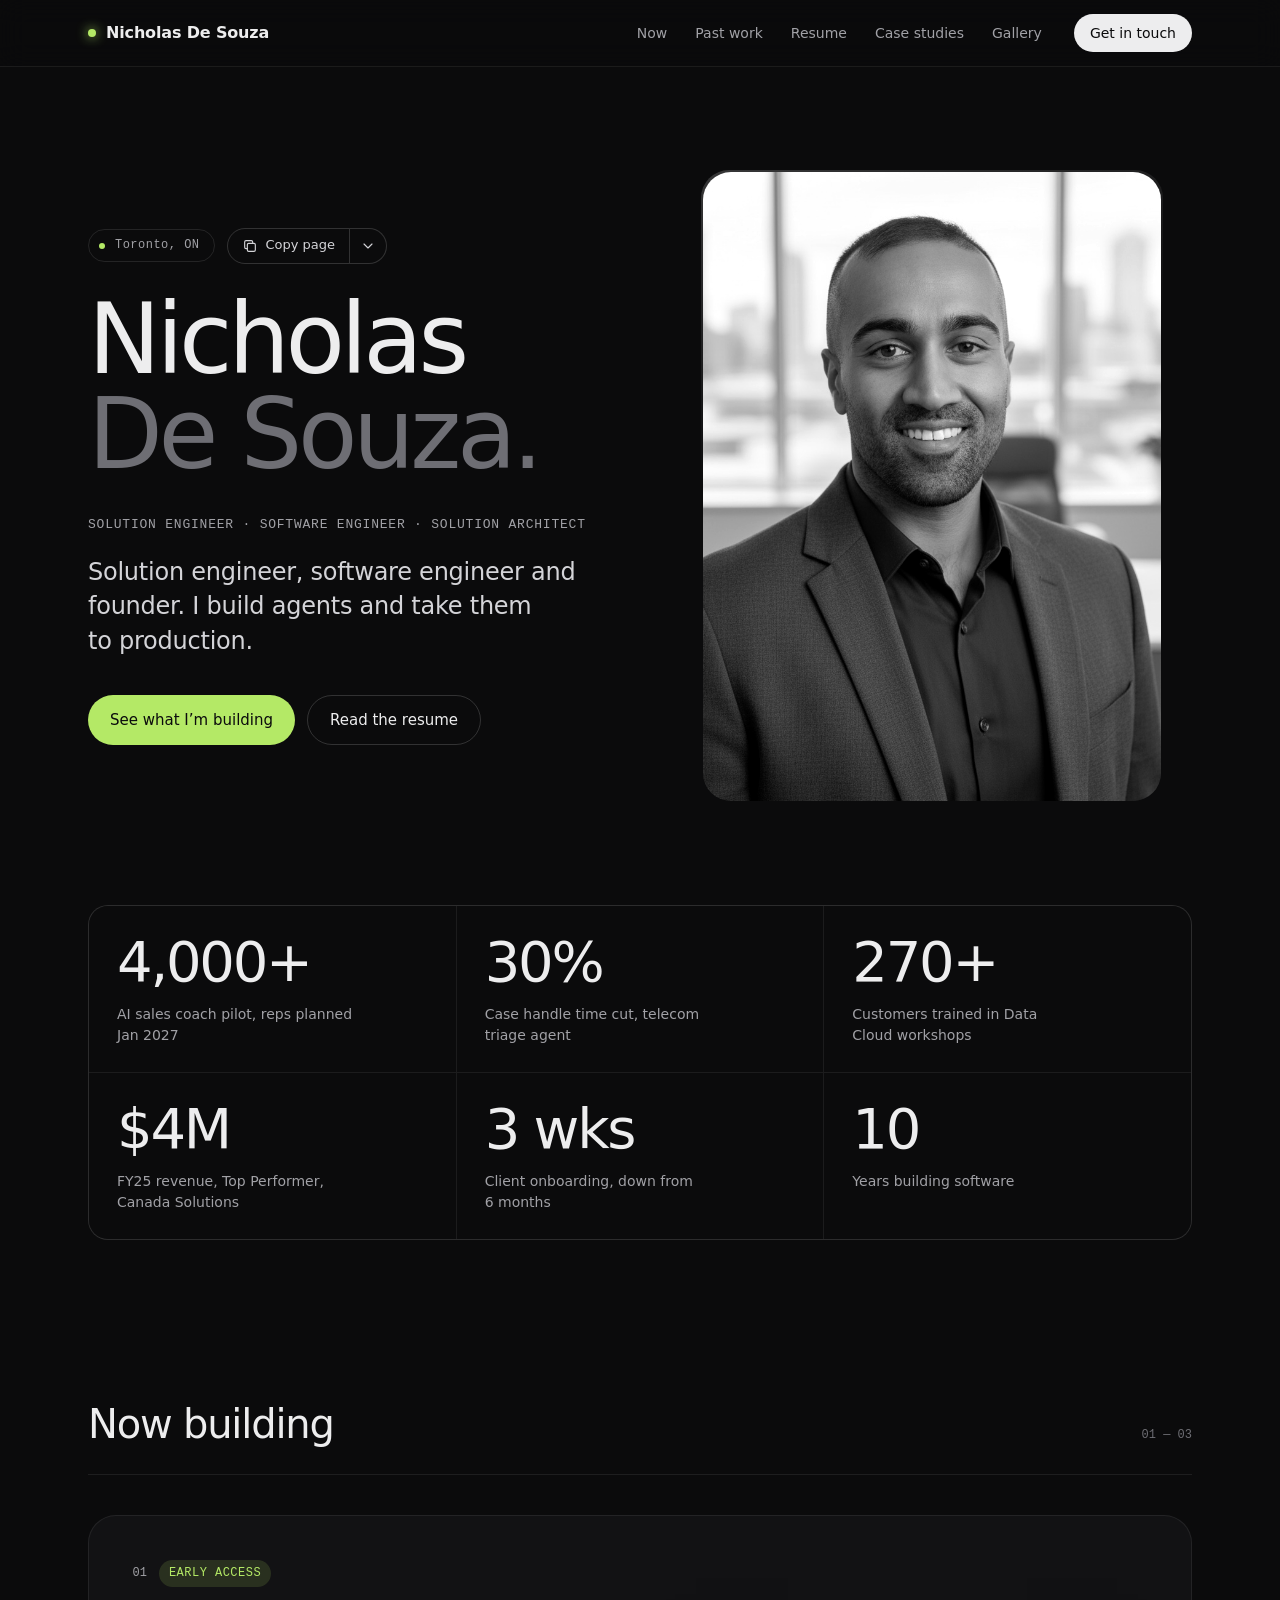
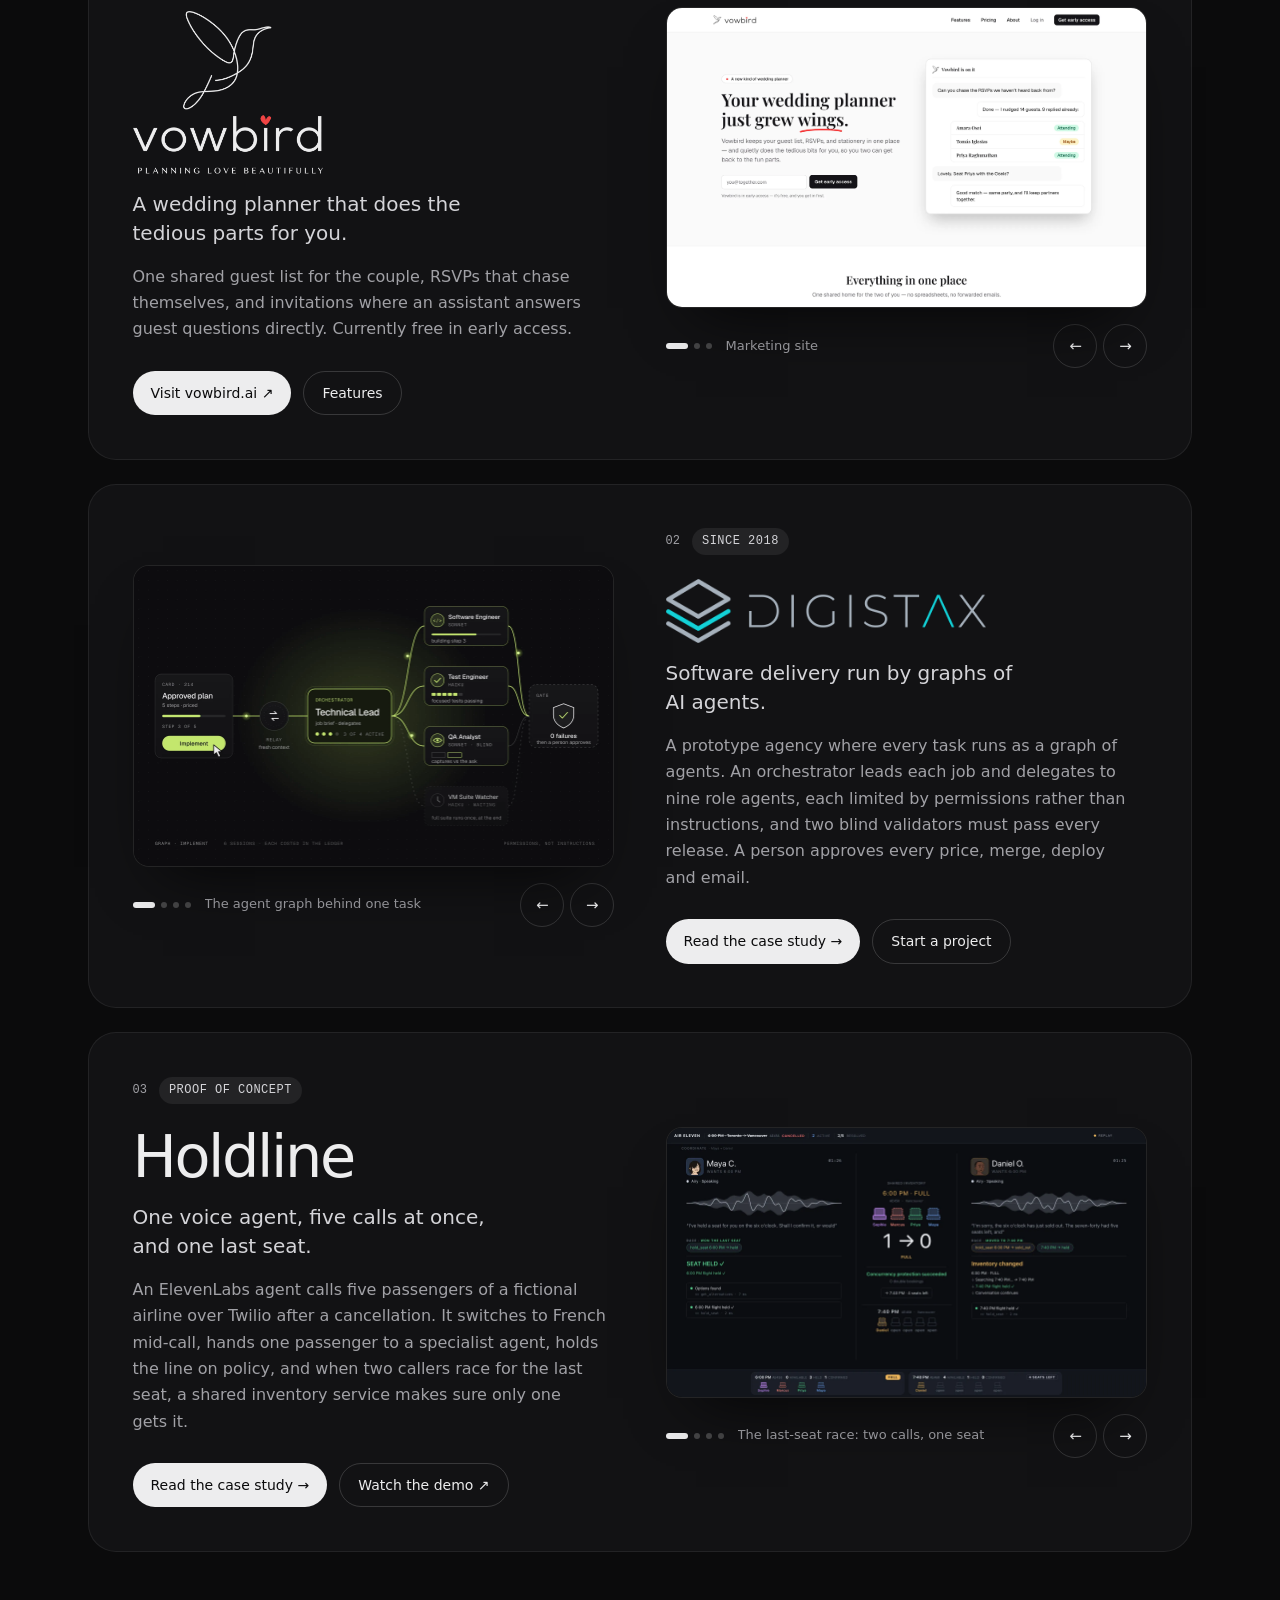
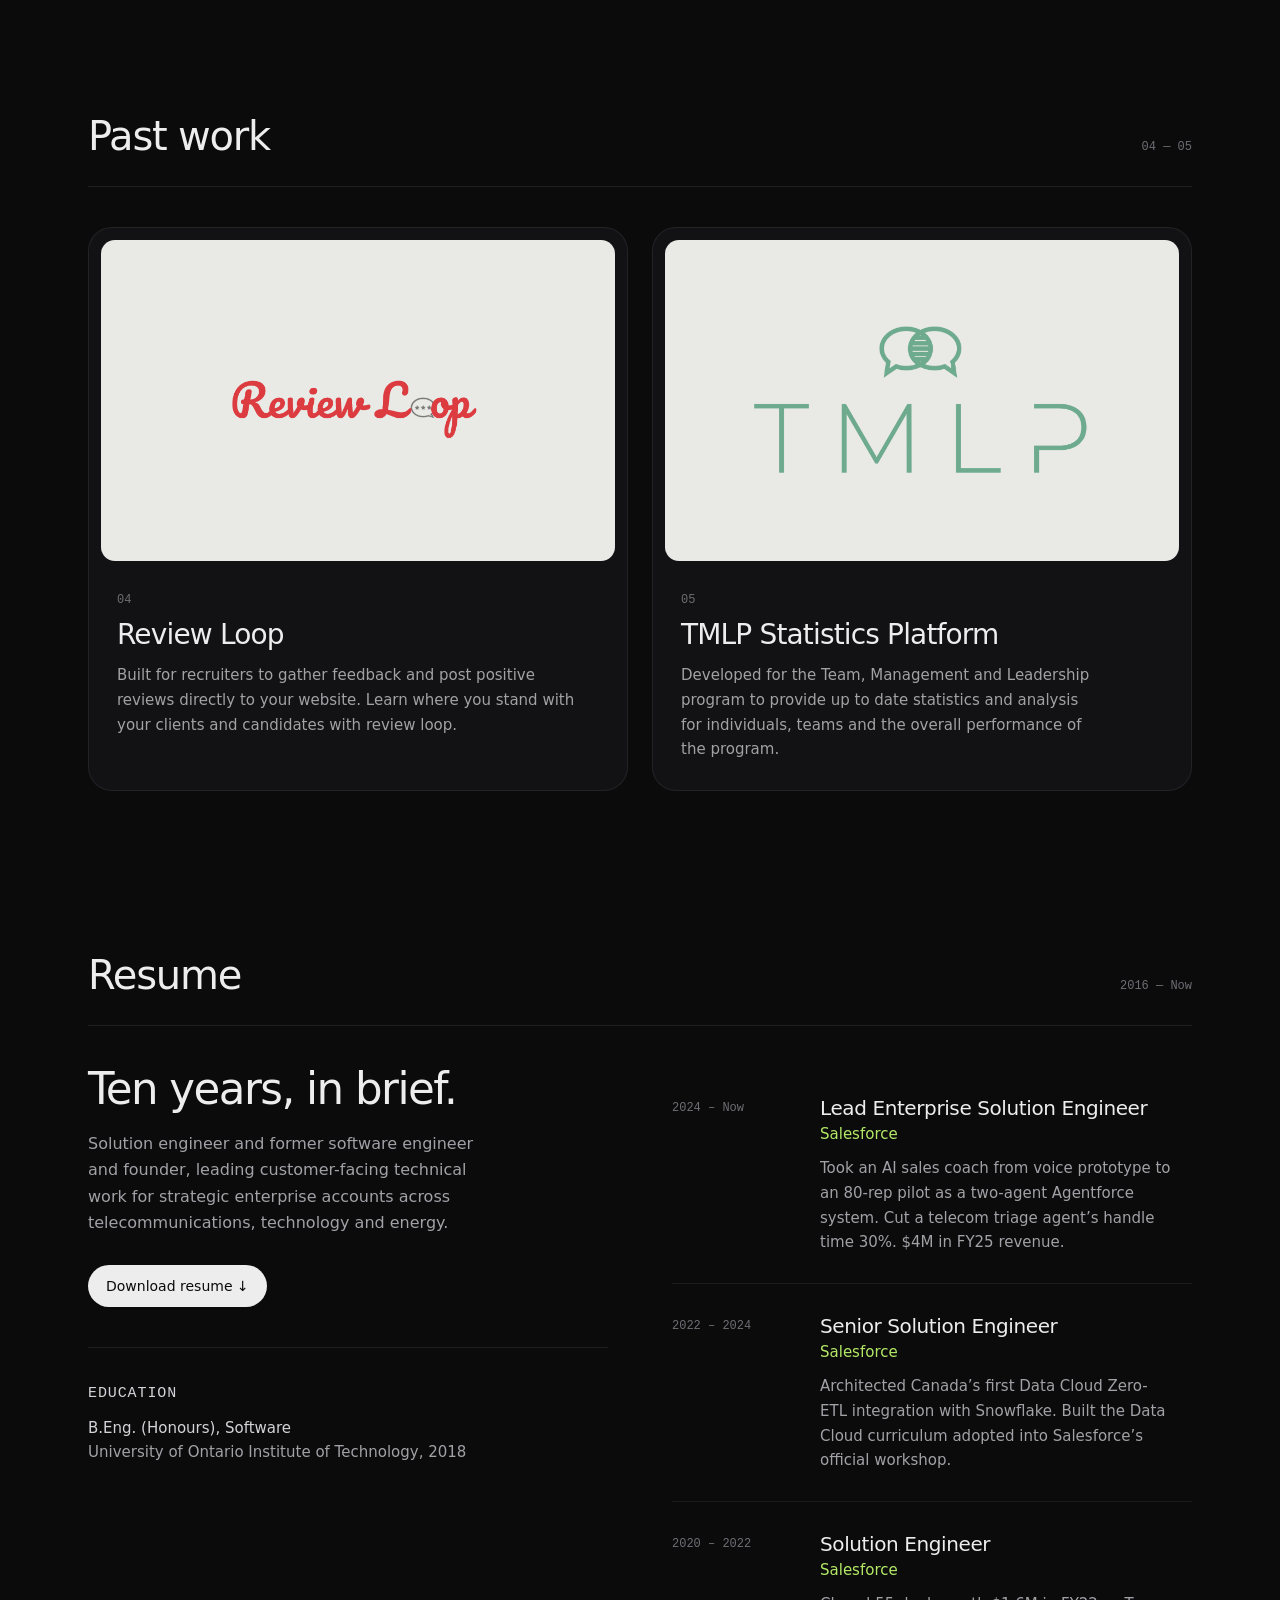
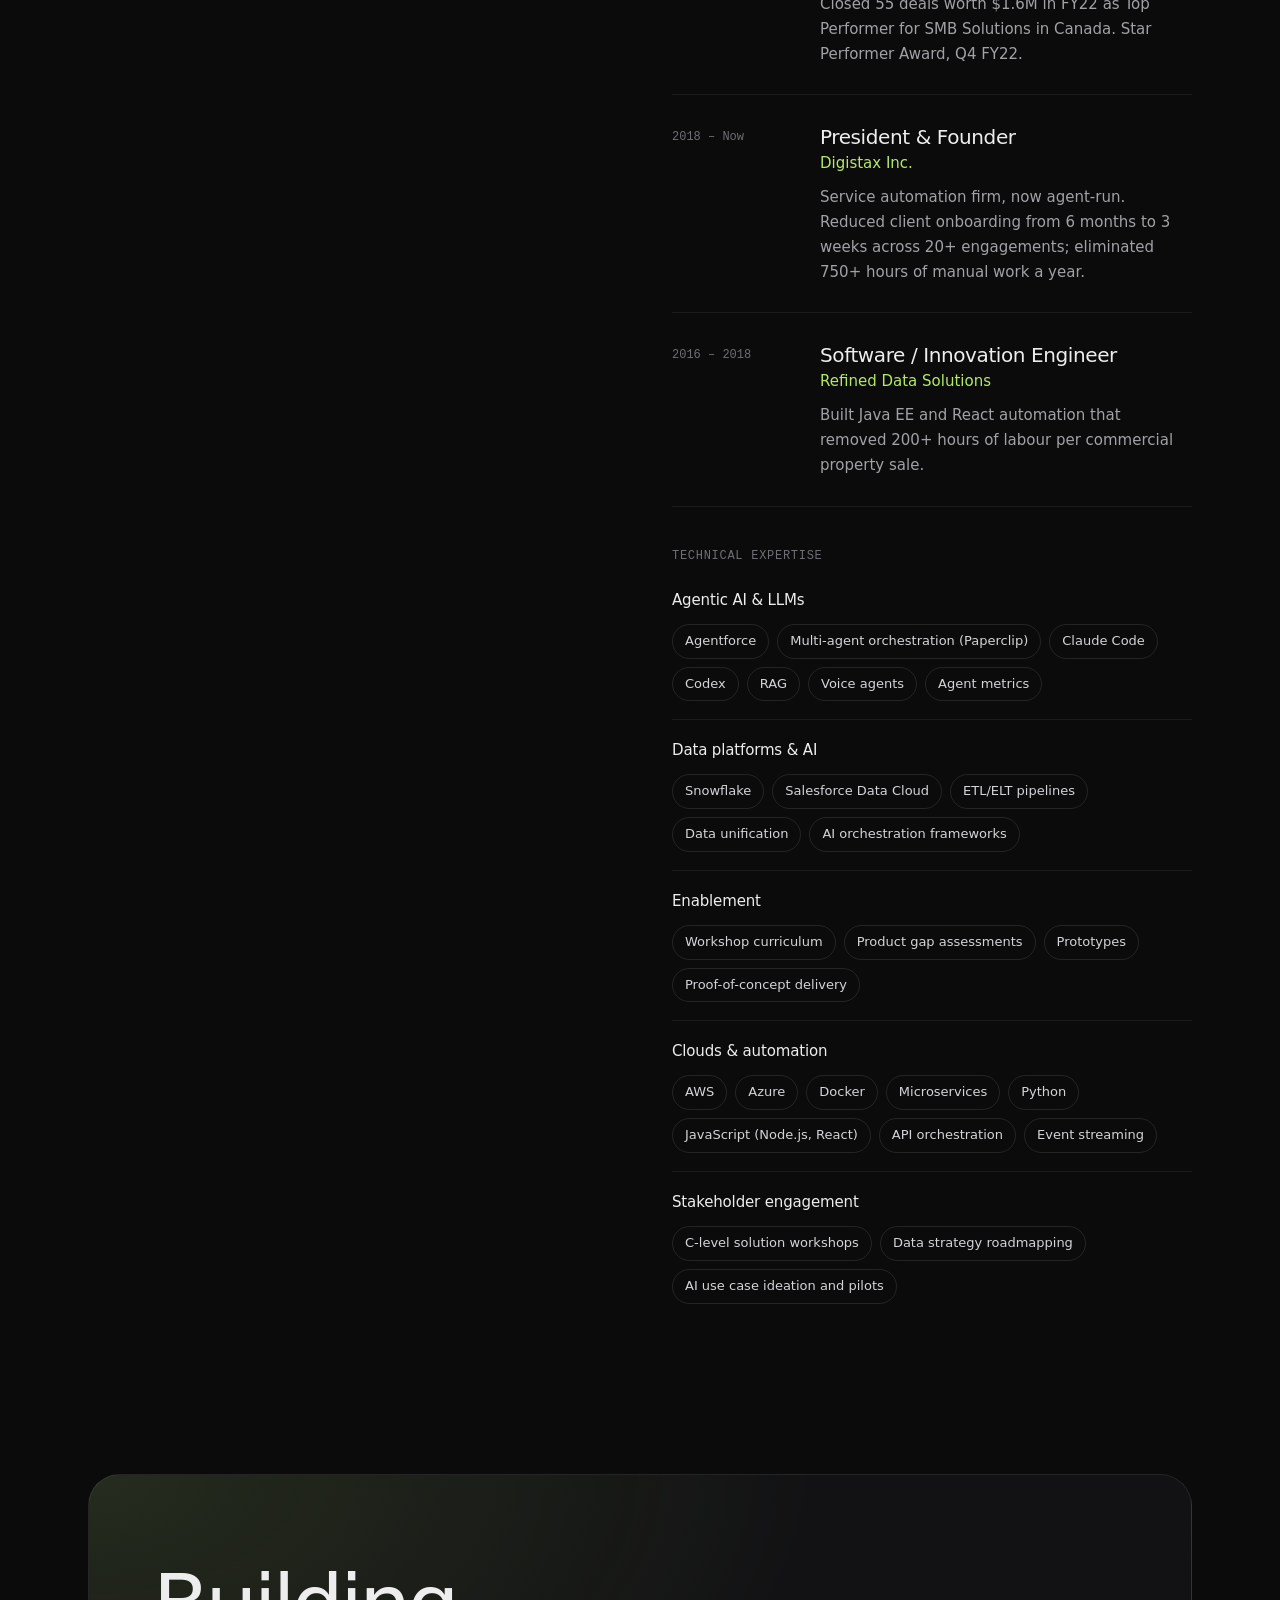
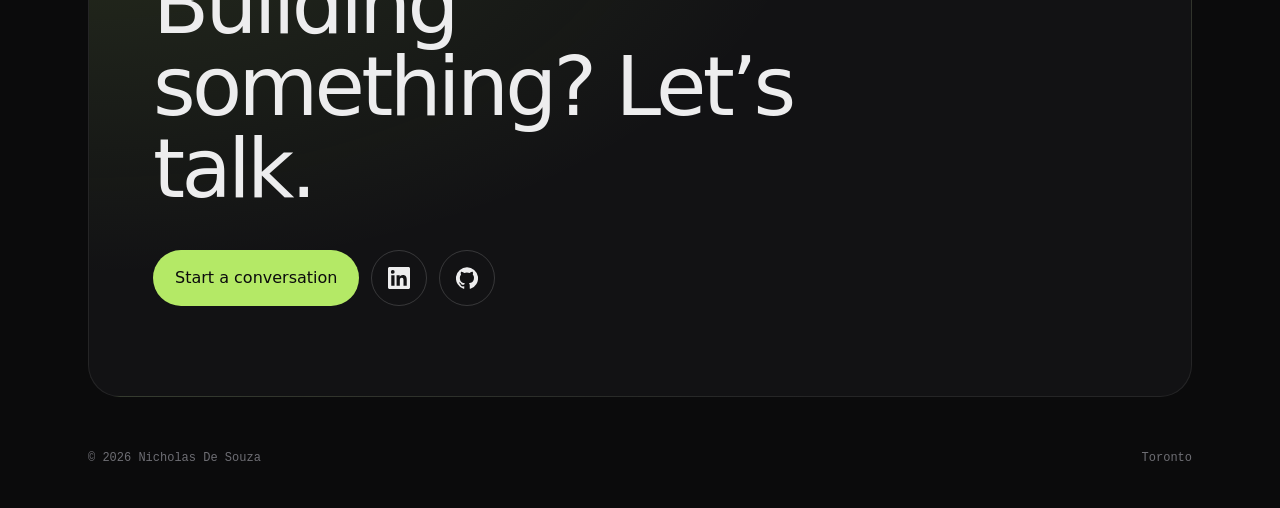
==== commit c6f21161: "Holdline: call it a proof of concept instead of an experiment Co-Authored-By: Claude Opus 5.5 <norep" ====
--- a/site/index.html
+++ b/site/index.html
@@ -217,7 +217,7 @@
 
     <article class="card">
       <div>
-        <div class="eyebrow mono"><span>03</span><span class="pill">Experiment</span></div>
+        <div class="eyebrow mono"><span>03</span><span class="pill">Proof of concept</span></div>
         <h3>Holdline</h3>
         <p class="card-lede">One voice agent, five calls at once, and one last seat.</p>
         <p class="card-body">An ElevenLabs agent calls five passengers of a fictional airline over Twilio after a cancellation. It switches to French mid-call, hands one passenger to a specialist agent, holds the line on policy, and when two callers race for the last seat, a shared inventory service makes sure only one gets it.</p>
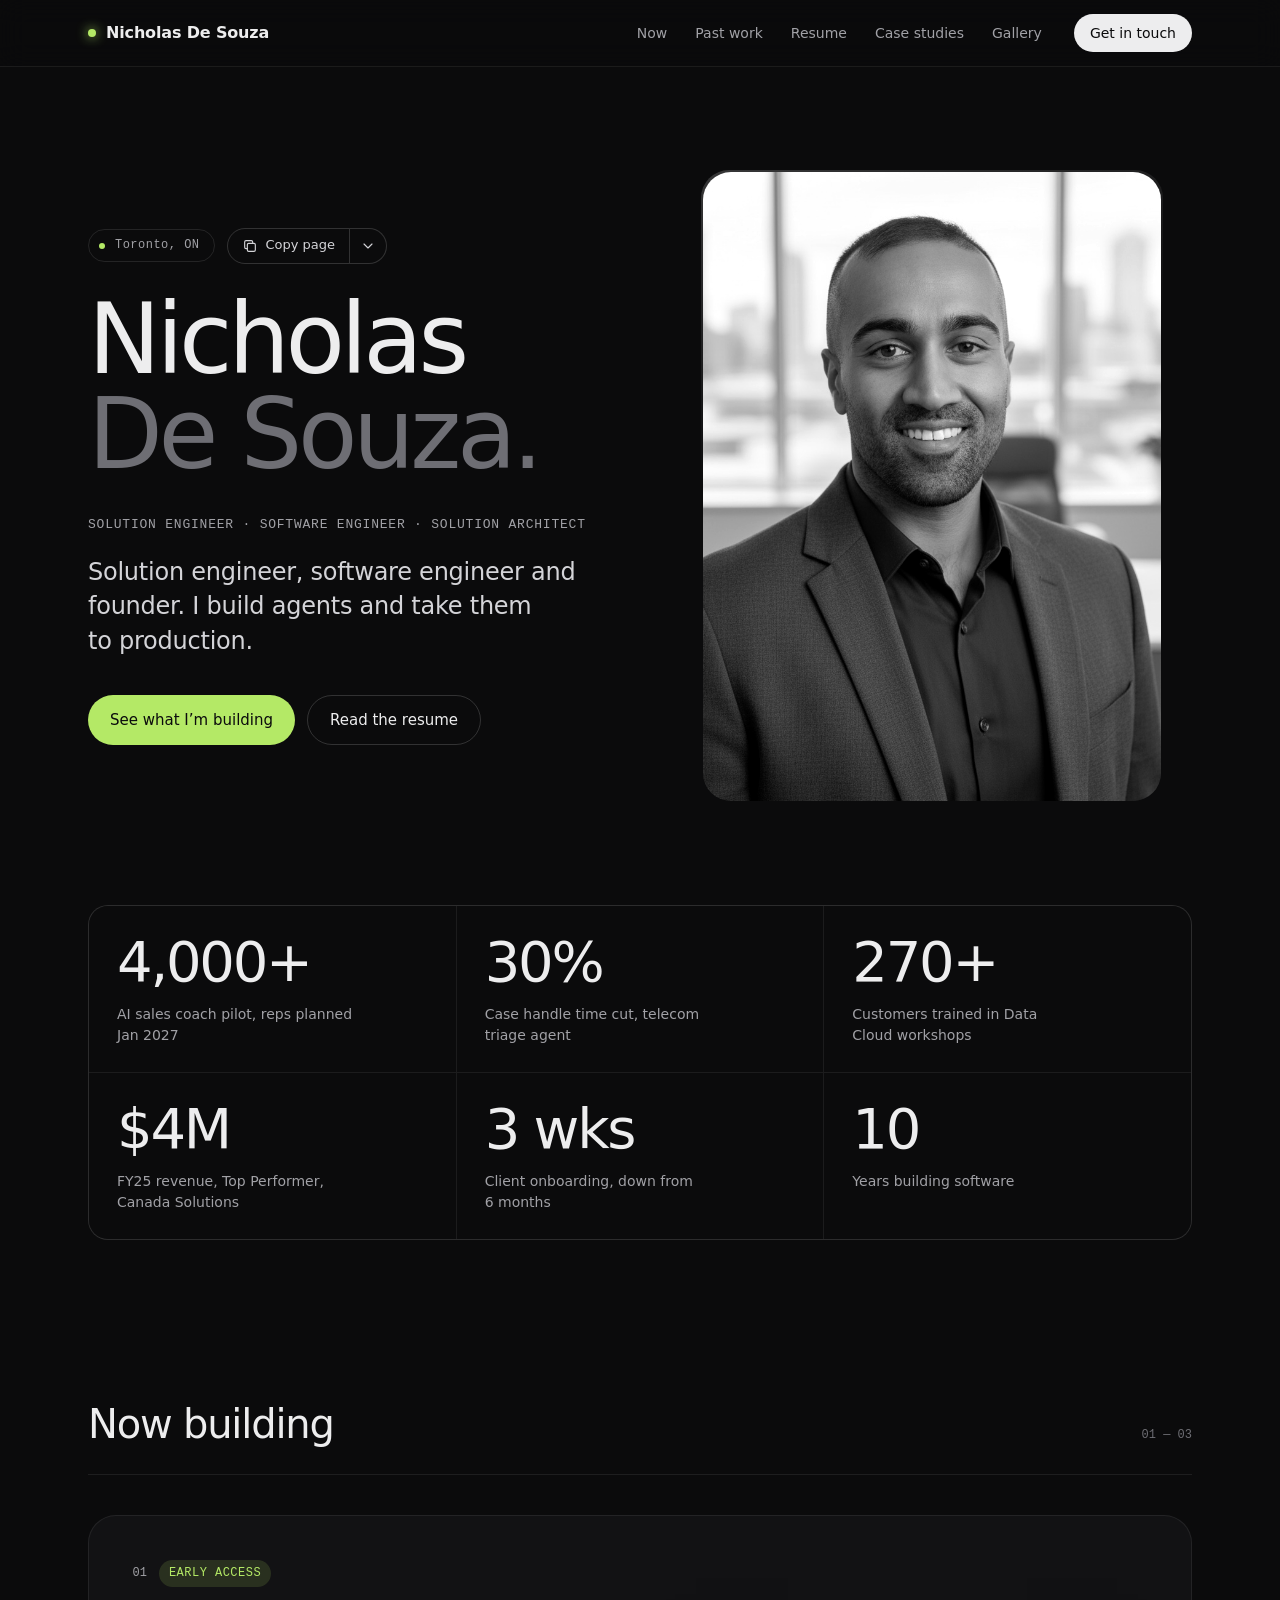
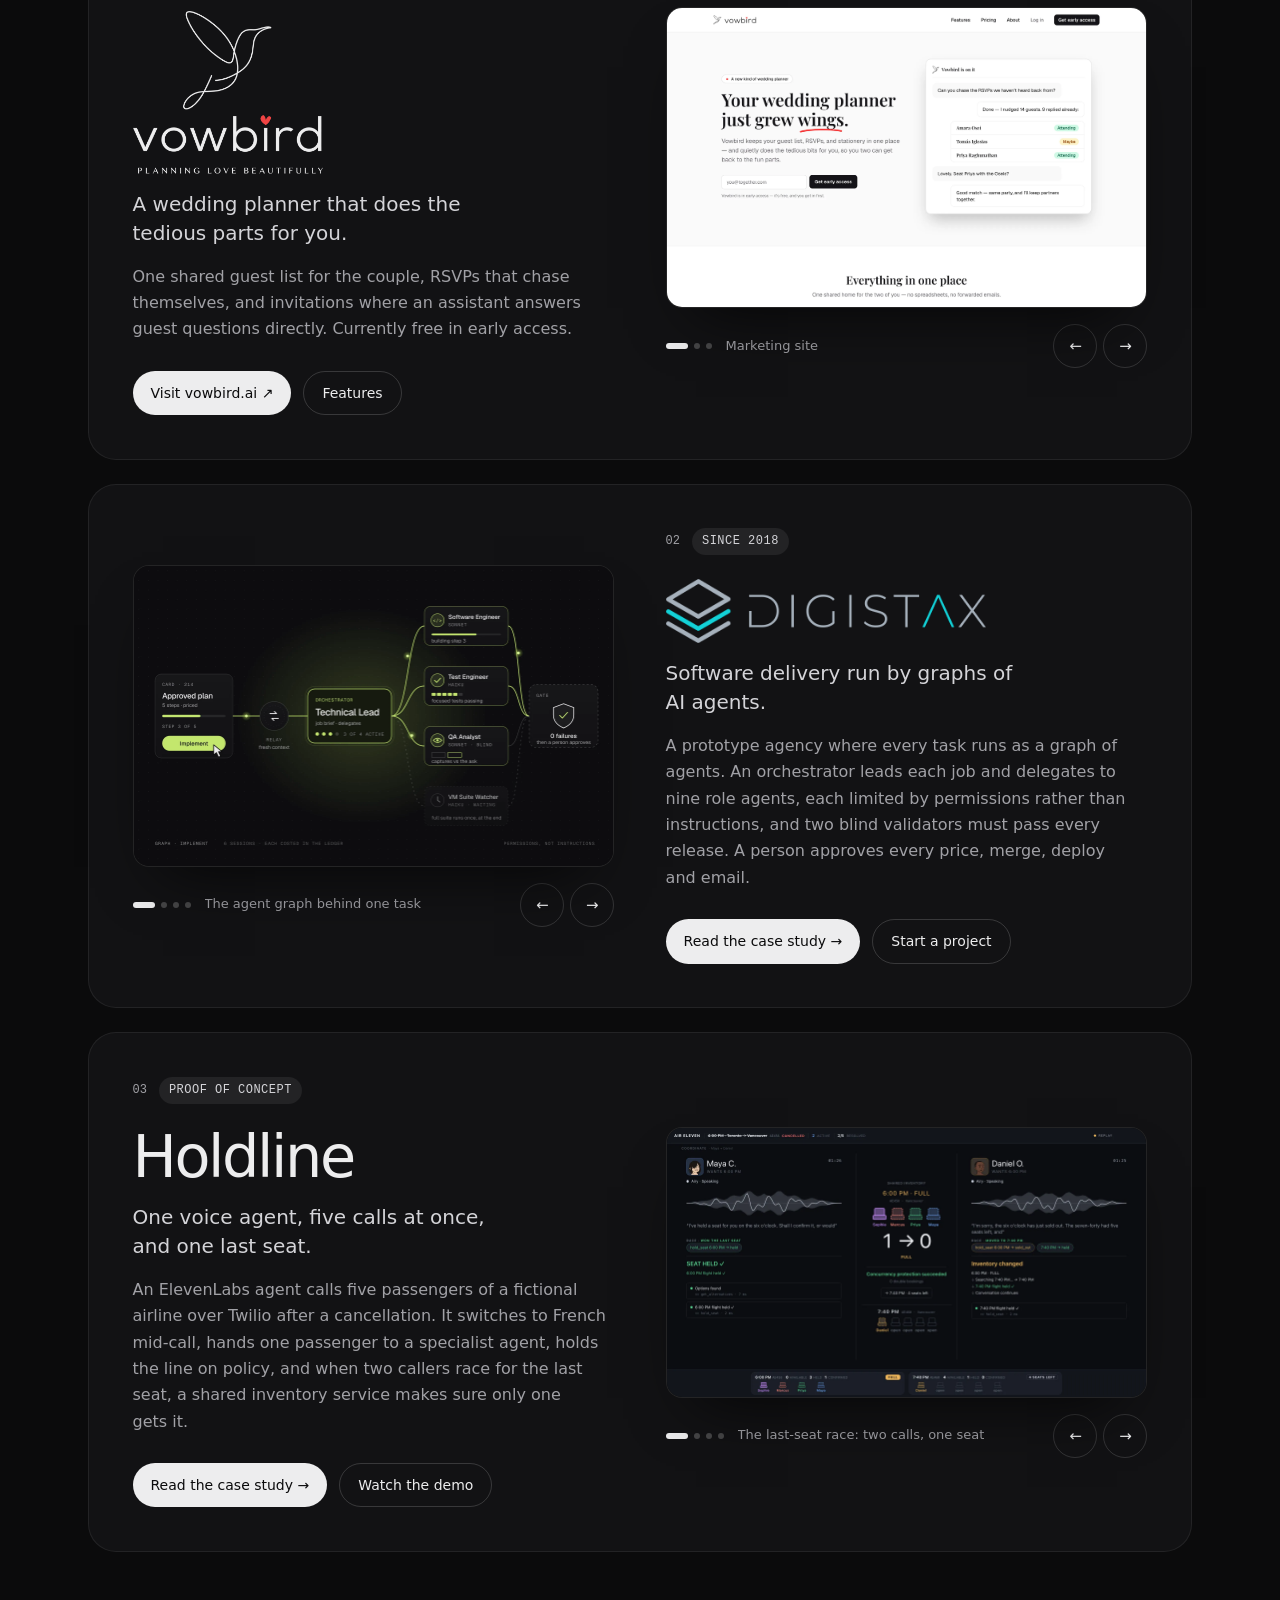
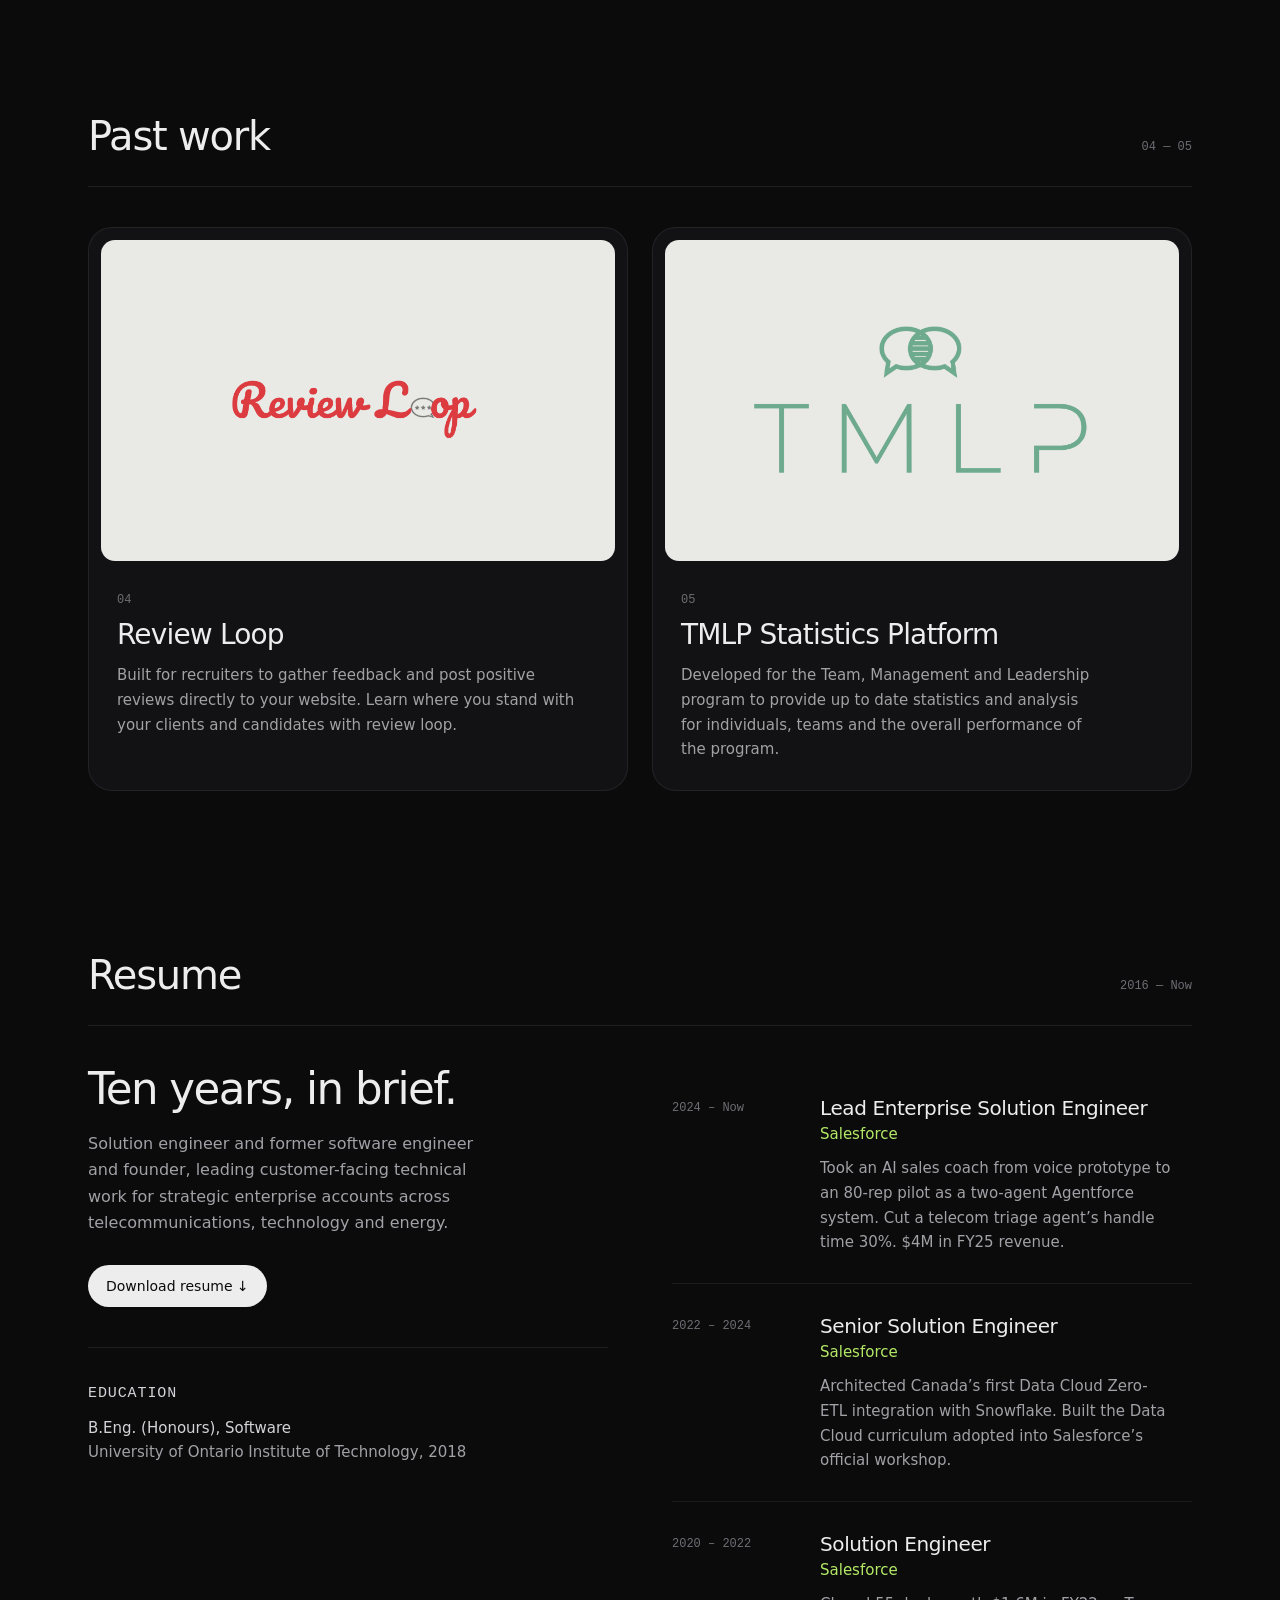
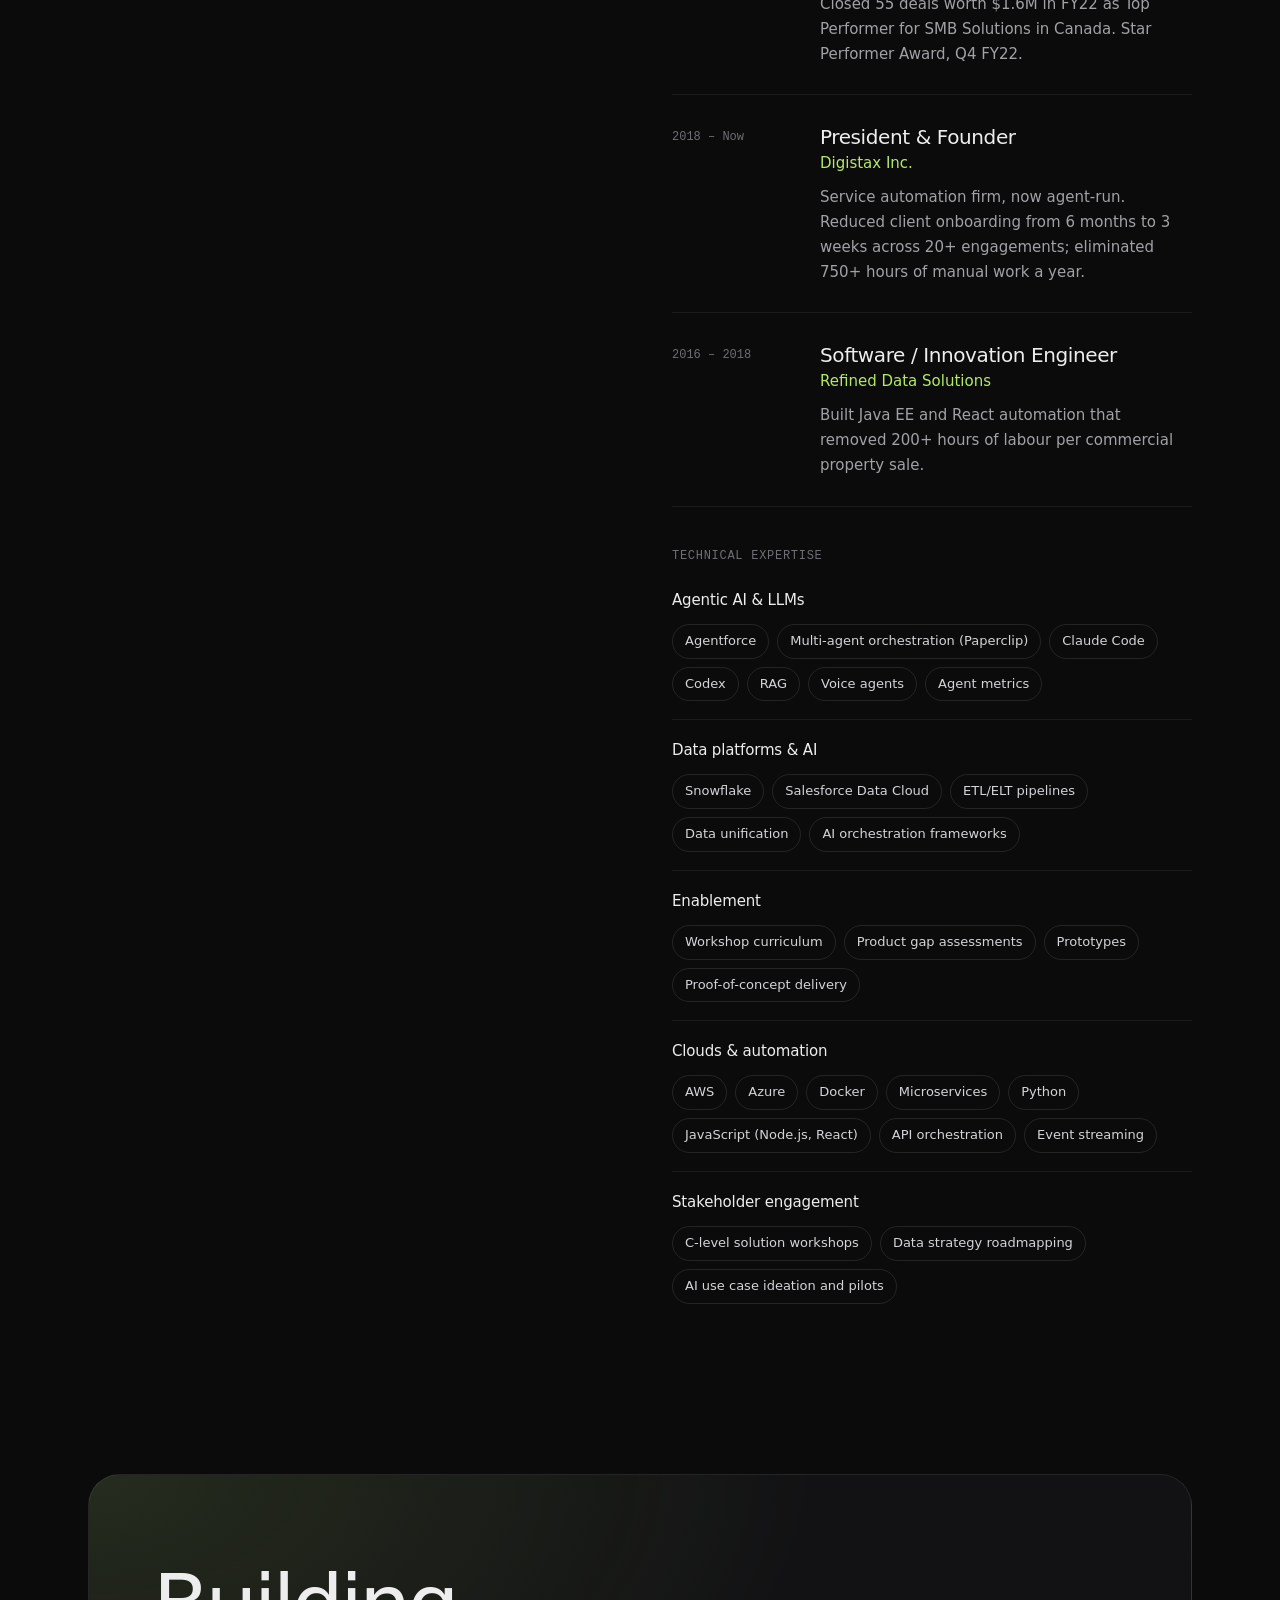
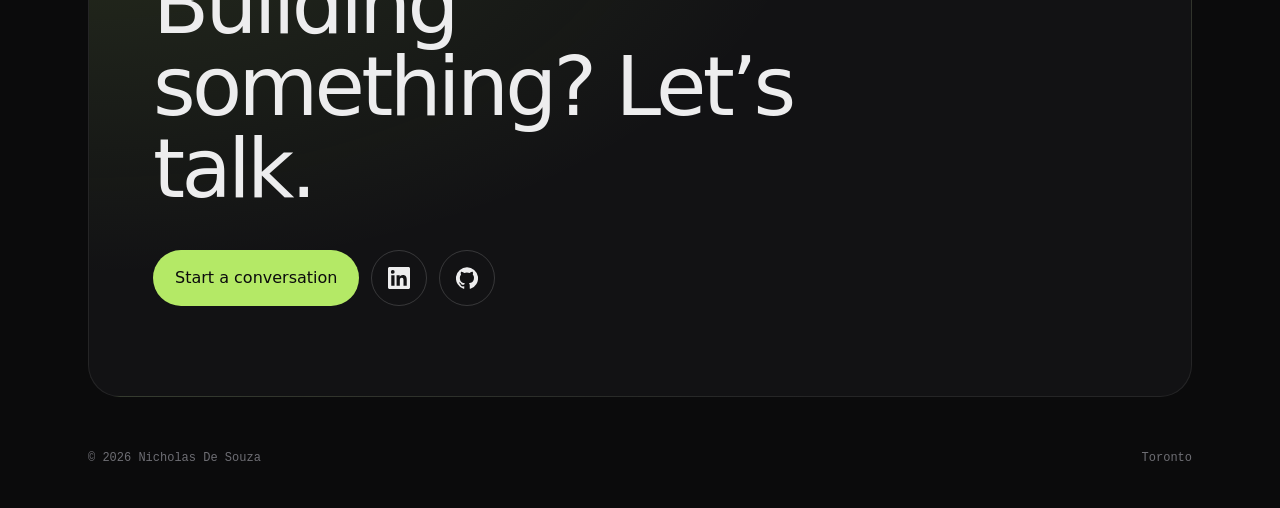
==== commit 5a64cc8c: "Home: Watch the demo goes to the embedded video, not Loom Links to holdline.html#demo; the player's " ====
--- a/site/index.html
+++ b/site/index.html
@@ -223,7 +223,7 @@
         <p class="card-body">An ElevenLabs agent calls five passengers of a fictional airline over Twilio after a cancellation. It switches to French mid-call, hands one passenger to a specialist agent, holds the line on policy, and when two callers race for the last seat, a shared inventory service makes sure only one gets it.</p>
         <div class="btn-row">
           <a class="btn btn-light" href="holdline.html">Read the case study →</a>
-          <a class="btn btn-outline" href="https://www.loom.com/share/b652ece7f2434416b4665fcfdf4347d7" target="_blank" rel="noopener">Watch the demo ↗</a>
+          <a class="btn btn-outline" href="holdline.html#demo">Watch the demo</a>
         </div>
       </div>
       <figure class="carousel" data-carousel aria-roledescription="carousel" aria-label="Holdline screenshots">
--- a/site/styles.css
+++ b/site/styles.css
@@ -377,7 +377,7 @@
 }
 .cs-intro p:first-child { font-size: clamp(20px, 2vw, 24px); line-height: 1.45; letter-spacing: -0.01em; max-width: 30ch; color: var(--soft); }
 .cs-intro p:last-child { font-size: 16px; line-height: 1.65; max-width: 54ch; color: var(--muted); }
-.cs-hero-shot { margin: 0 0 var(--section-gap); }
+.cs-hero-shot { margin: 0 0 var(--section-gap); scroll-margin-top: 96px; }
 .cs-hero-frame { background: var(--panel); border: 1px solid var(--line); border-radius: 28px; padding: clamp(8px, 1.2vw, 14px); }
 .cs-hero-frame div { aspect-ratio: 16 / 10; overflow: hidden; border-radius: 18px; background: var(--bg); }
 .cs-hero-frame img { width: 100%; height: 100%; object-fit: cover; object-position: top left; }
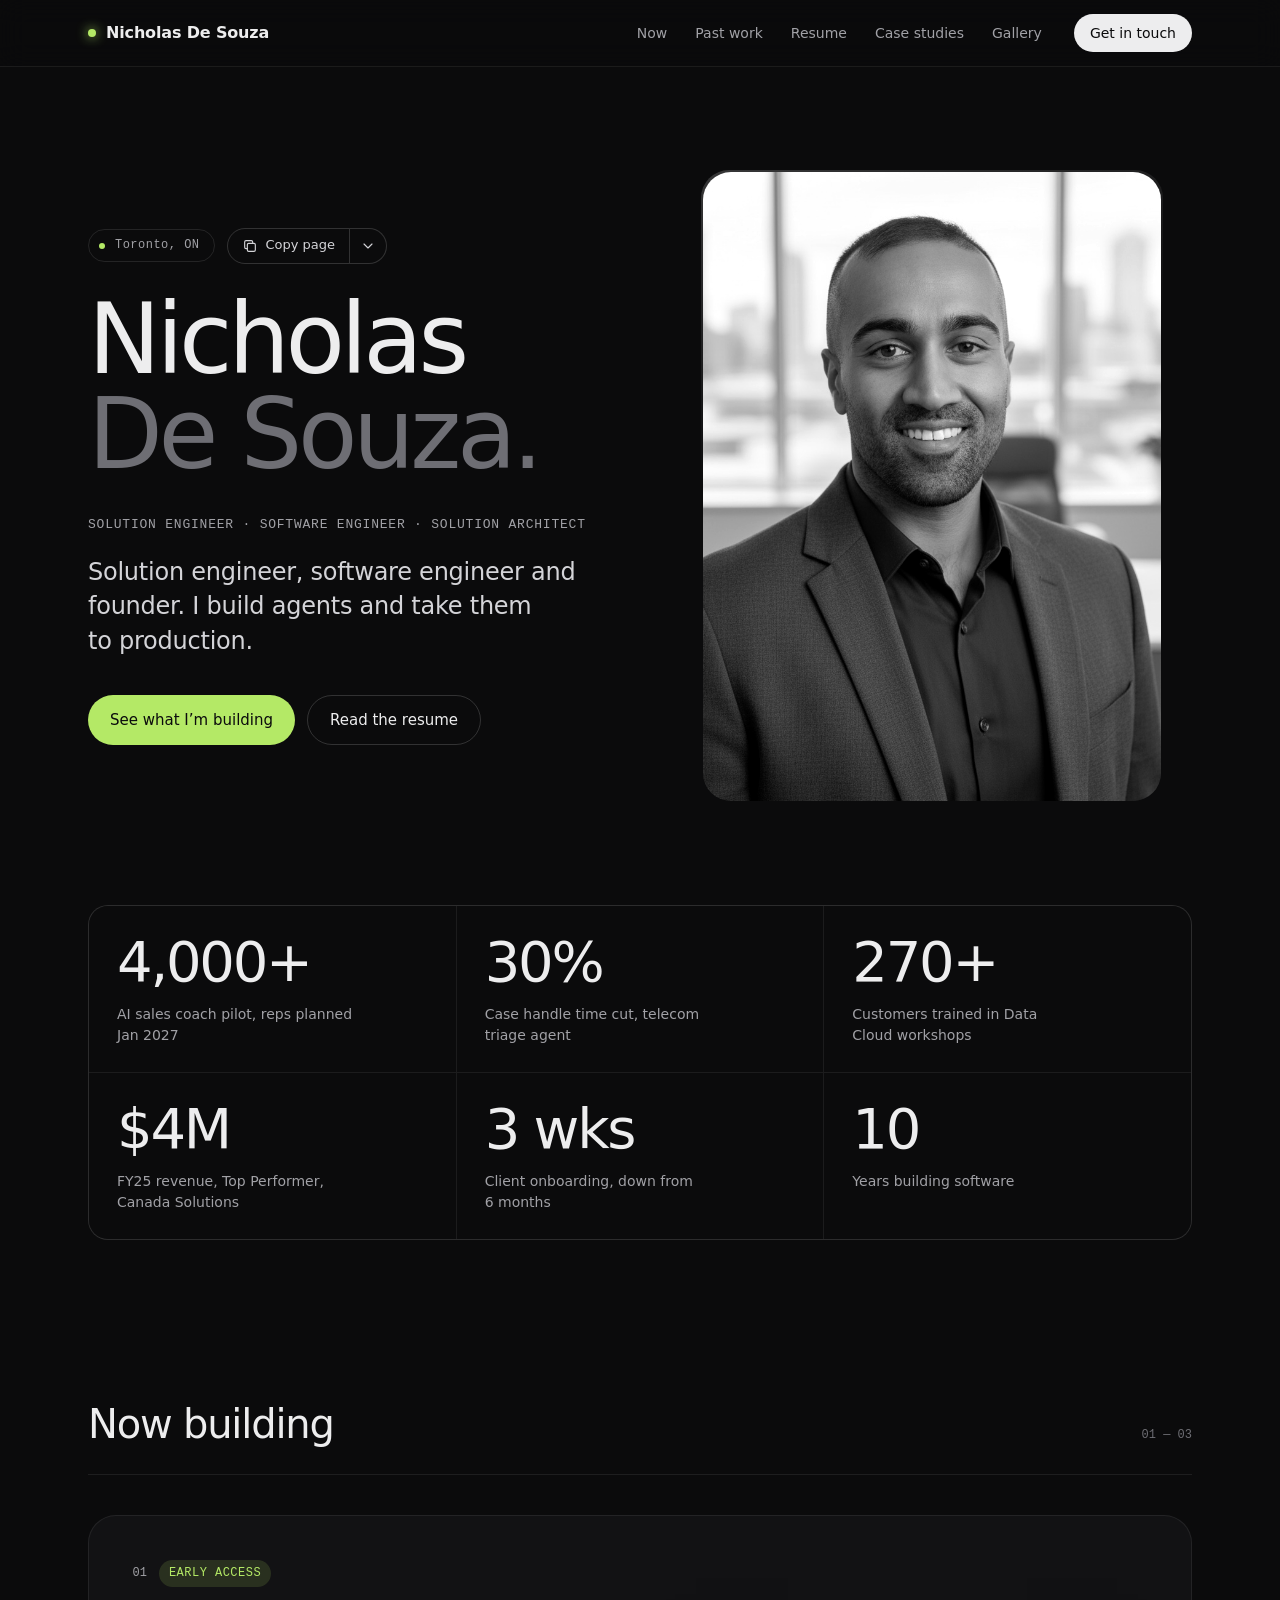
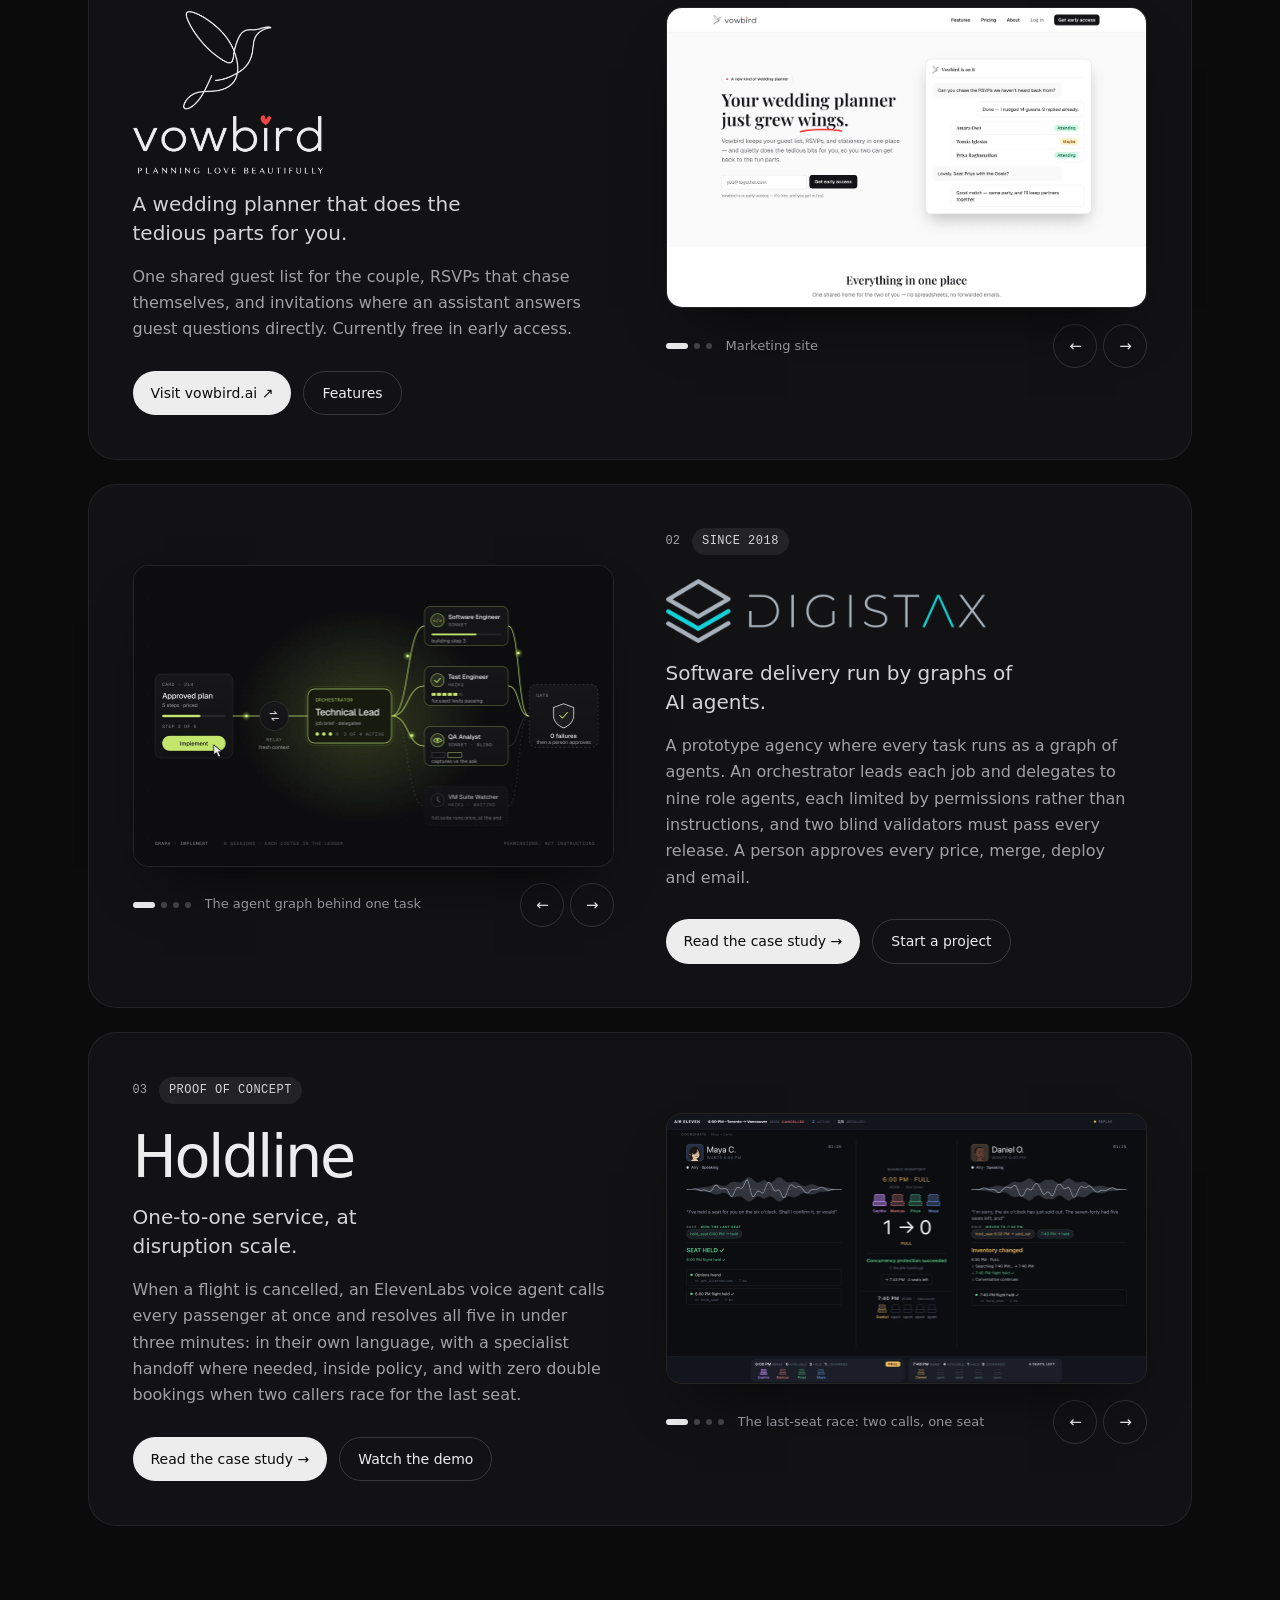
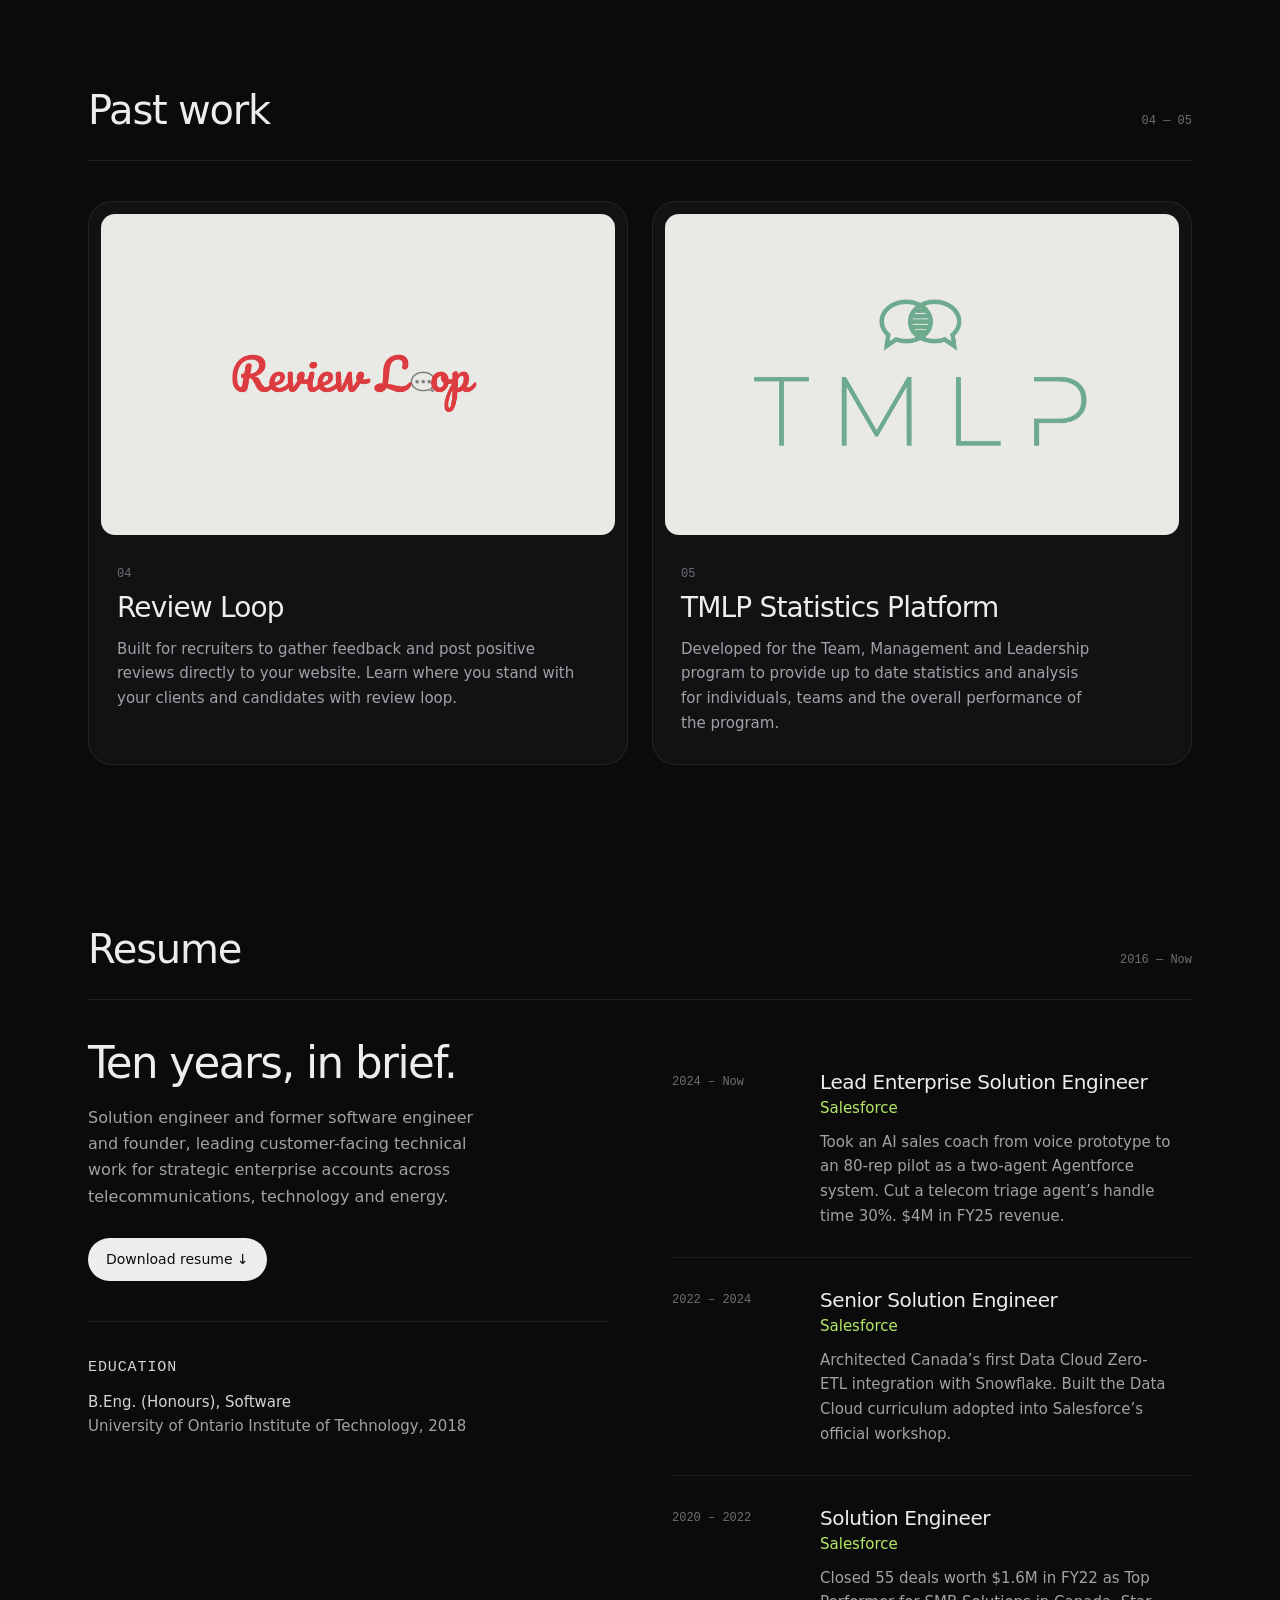
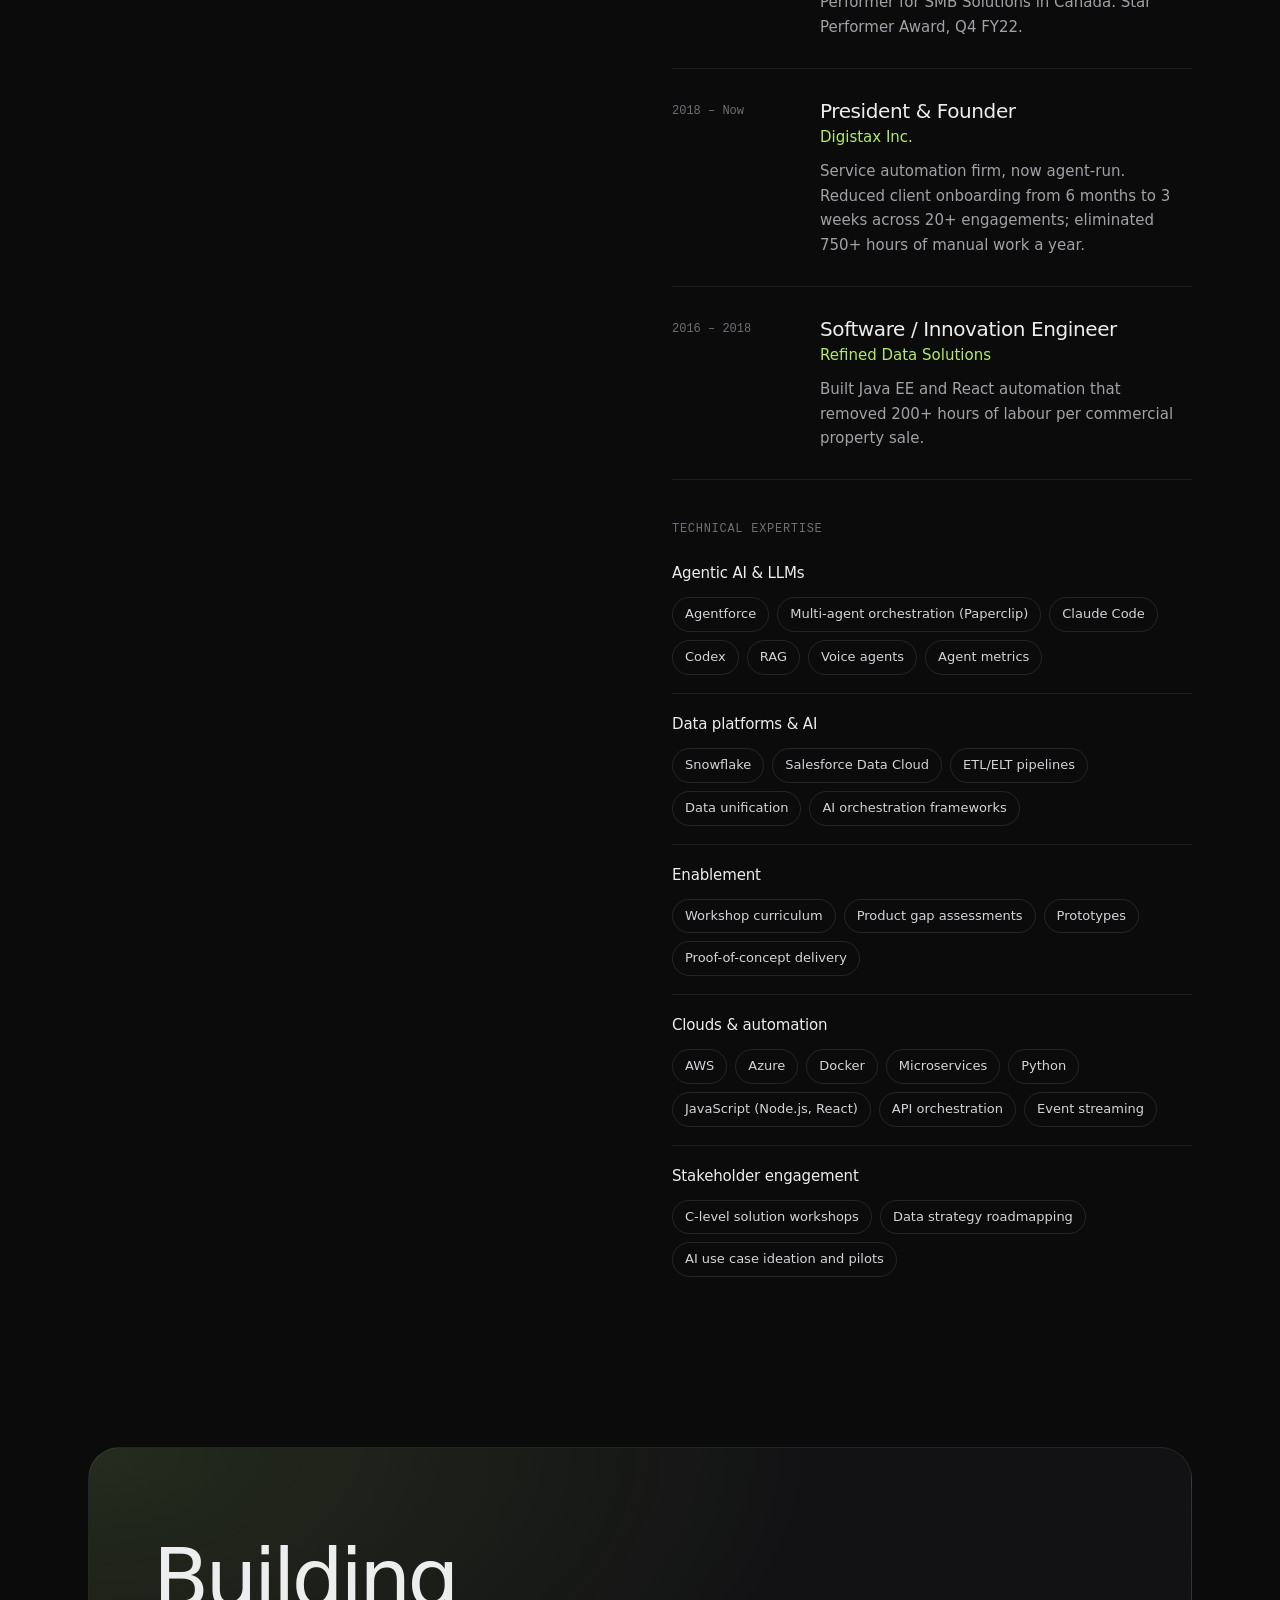
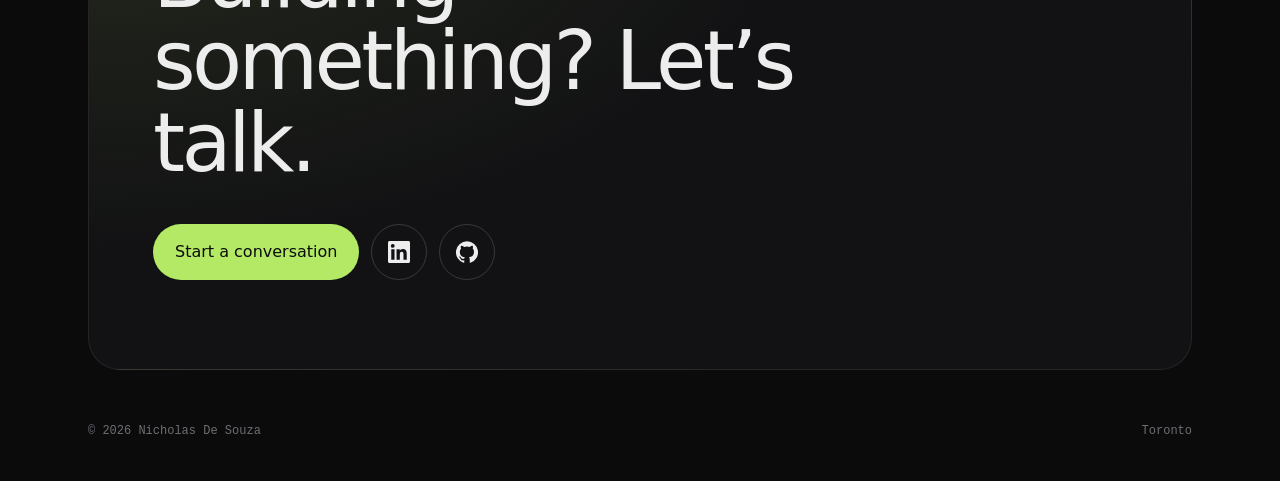
==== commit ad465144: "Home and Case studies: match the Holdline cards to the new copy Co-Authored-By: Claude Opus 5.5 <nor" ====
--- a/site/index.html
+++ b/site/index.html
@@ -219,8 +219,8 @@
       <div>
         <div class="eyebrow mono"><span>03</span><span class="pill">Proof of concept</span></div>
         <h3>Holdline</h3>
-        <p class="card-lede">One voice agent, five calls at once, and one last seat.</p>
-        <p class="card-body">An ElevenLabs agent calls five passengers of a fictional airline over Twilio after a cancellation. It switches to French mid-call, hands one passenger to a specialist agent, holds the line on policy, and when two callers race for the last seat, a shared inventory service makes sure only one gets it.</p>
+        <p class="card-lede">One-to-one service, at disruption scale.</p>
+        <p class="card-body">When a flight is cancelled, an ElevenLabs voice agent calls every passenger at once and resolves all five in under three minutes: in their own language, with a specialist handoff where needed, inside policy, and with zero double bookings when two callers race for the last seat.</p>
         <div class="btn-row">
           <a class="btn btn-light" href="holdline.html">Read the case study →</a>
           <a class="btn btn-outline" href="holdline.html#demo">Watch the demo</a>
--- a/site/styles.css
+++ b/site/styles.css
@@ -552,6 +552,10 @@
 .hl-log li > span:first-child { display: inline-block; width: 8ch; color: var(--dim); }
 .hl-log li > span:last-child:not(:first-child) { margin-left: 2ch; color: var(--dim); }
 .hl-four { grid-template-columns: repeat(auto-fill, minmax(min(100%, 420px), 1fr)); }
+.hl-four .role-agent h3 { margin-right: auto; }
+.hl-avatar { flex: none; width: 48px; height: 48px; border-radius: 12px; border: 1px solid var(--edge); }
+.hl-avatars { display: flex; flex: none; }
+.hl-avatars .hl-avatar + .hl-avatar { margin-left: -12px; box-shadow: 0 0 0 3px var(--panel); }
 @media (max-width: 759px) {
   /* Long section labels go under the heading instead of squeezing it. */
   .page-holdline .sec-head { flex-direction: column; gap: 8px; }
